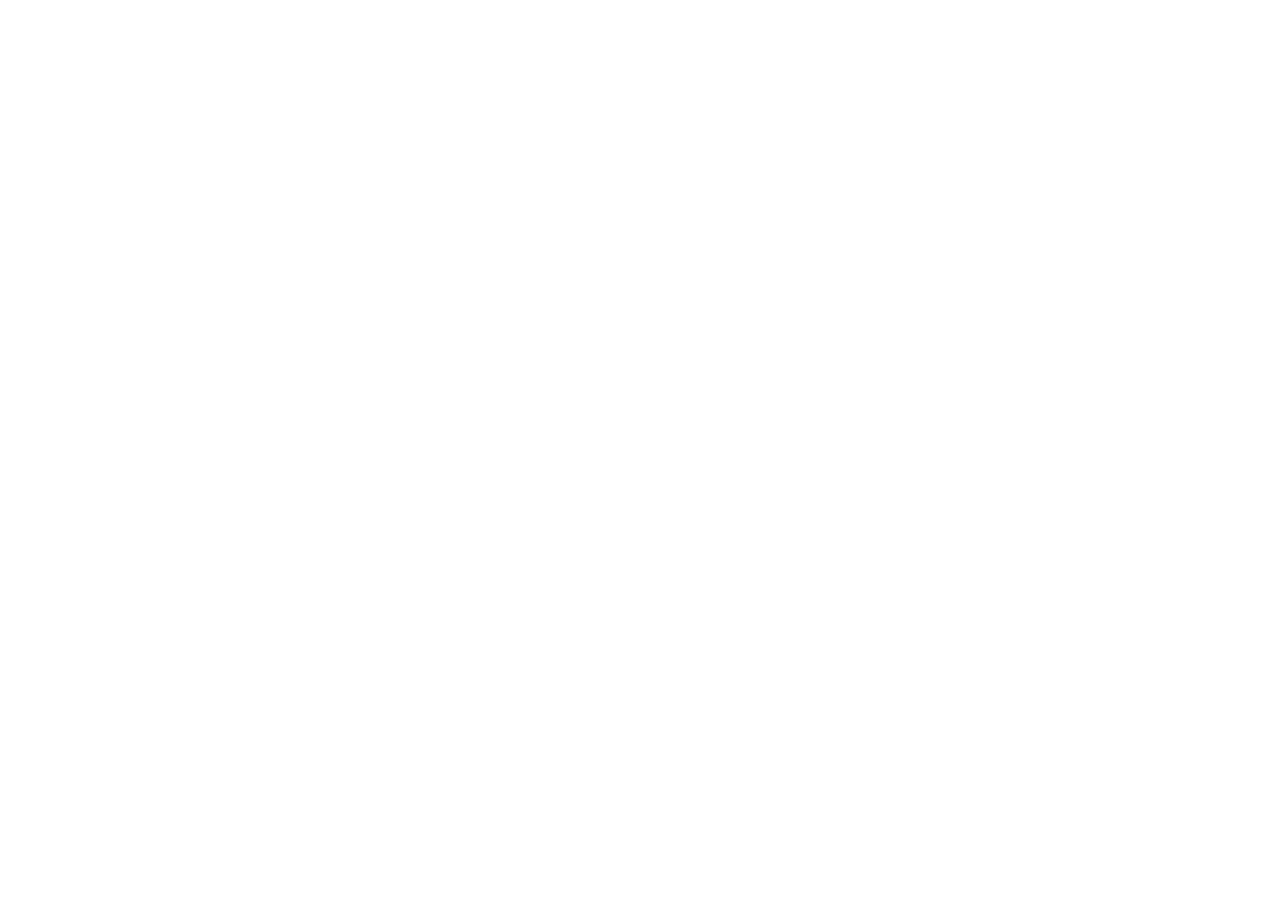
==== index.html @ b6753a7d "file structure" ====
<!DOCTYPE html>
<html lang="en">
<head>
    <meta charset="UTF-8">
    <meta name="viewport" content="width=device-width, initial-scale=1.0">
    <link rel="stylesheet" href="./css/style.css">
    <title>Document</title>
</head>
<body>
    <script src="./js/index.js"></script>
</body>
</html>
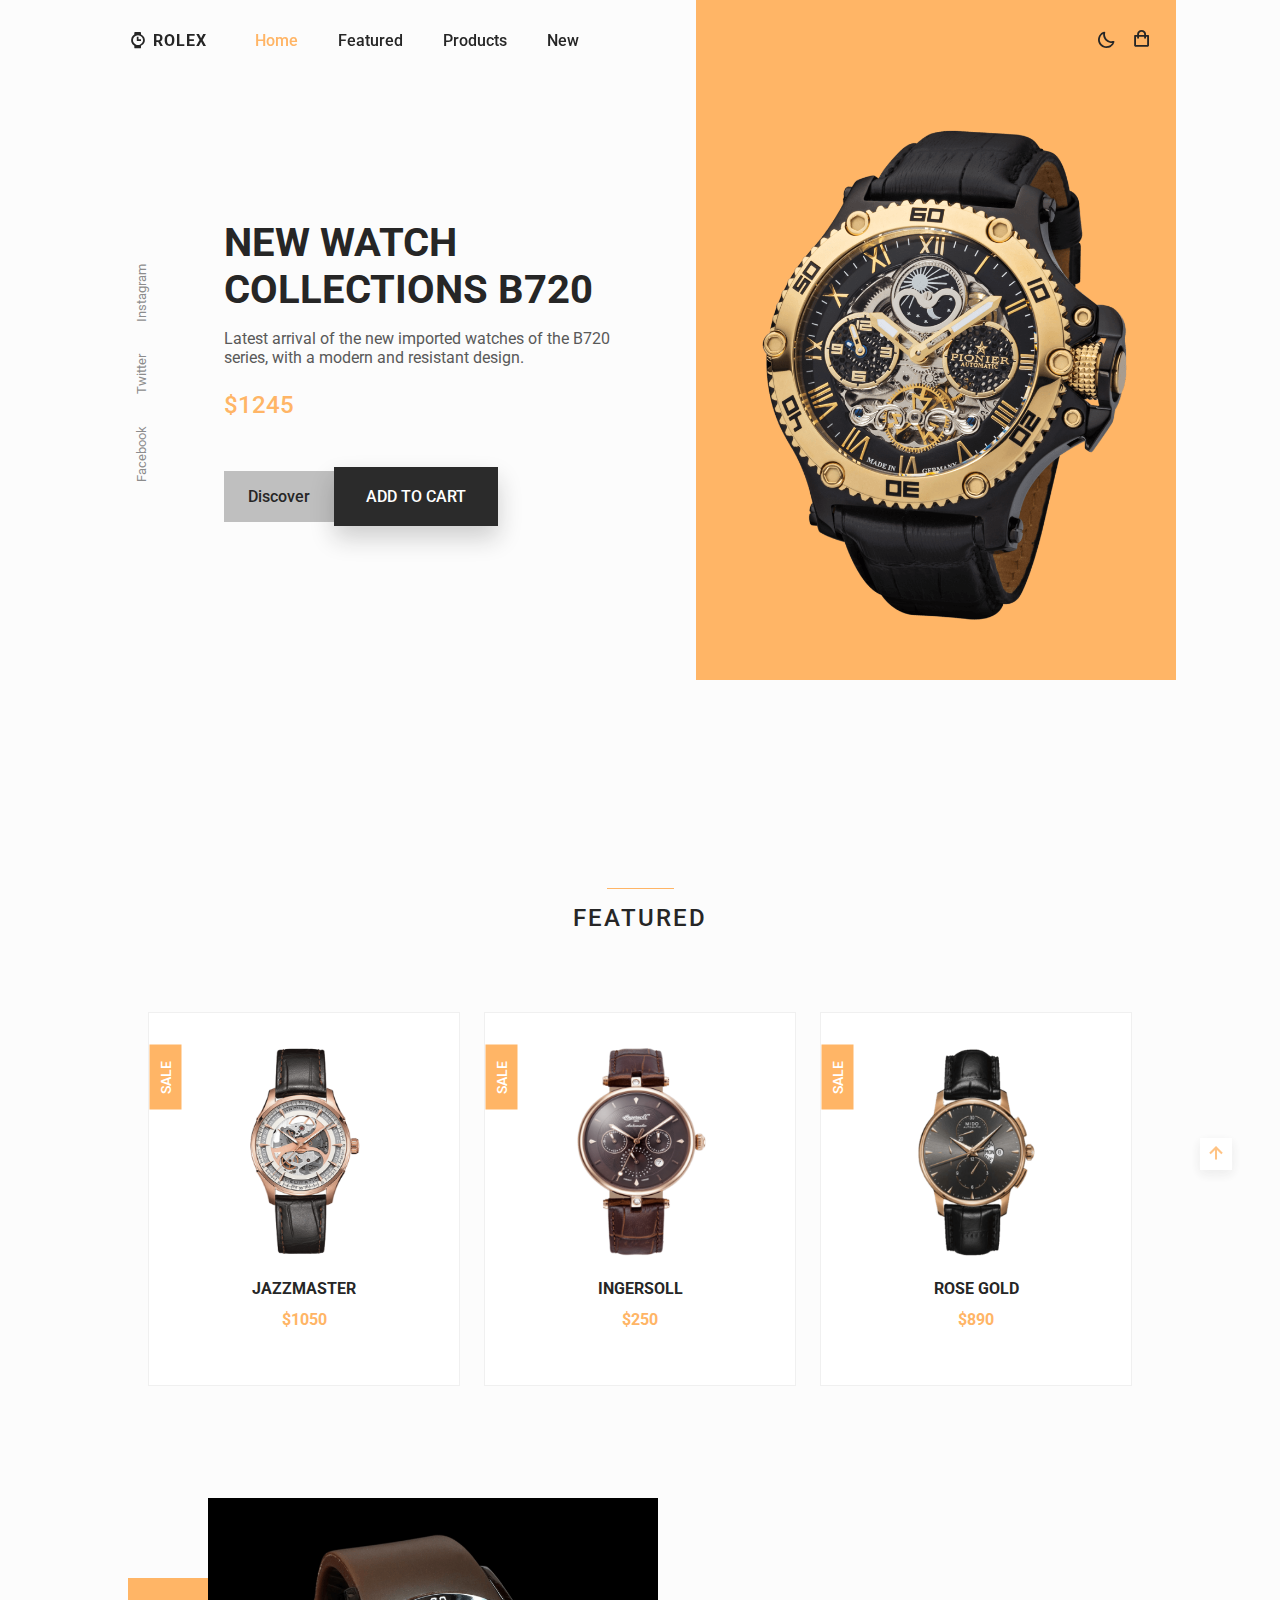
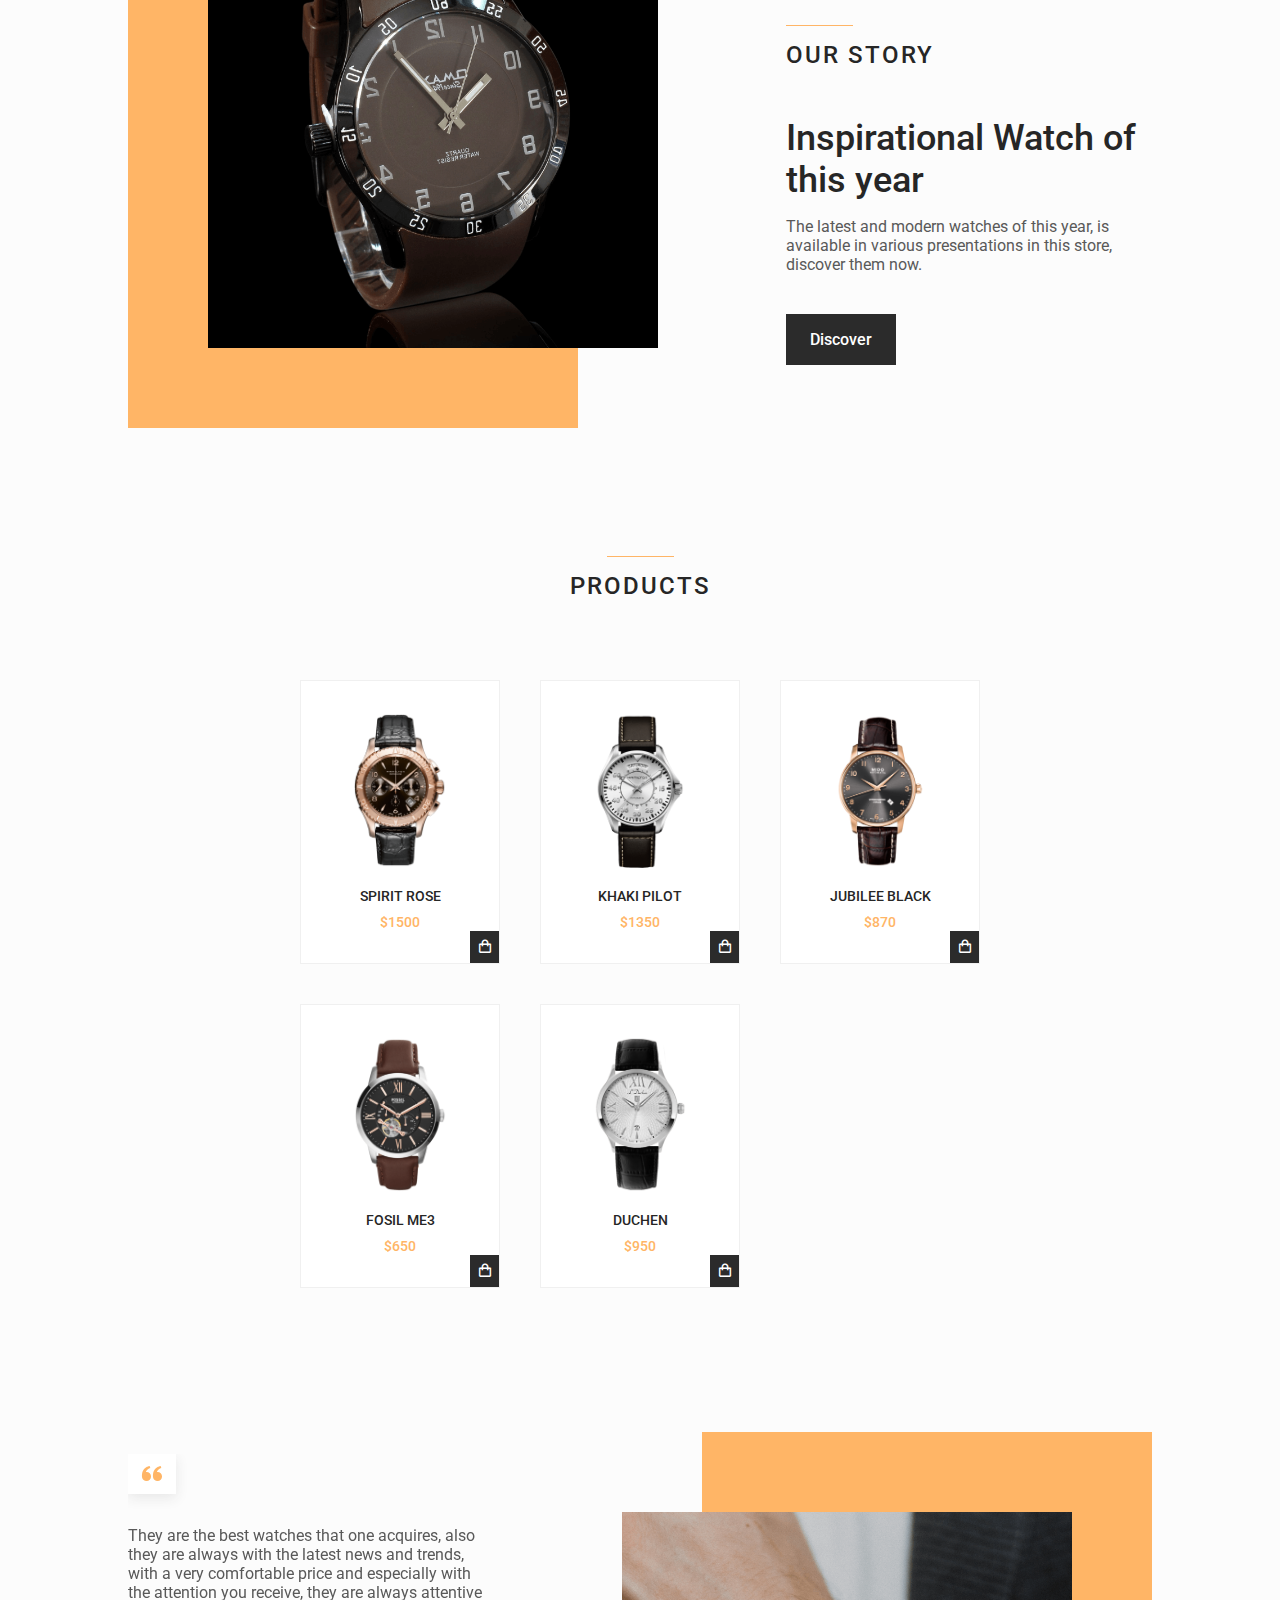
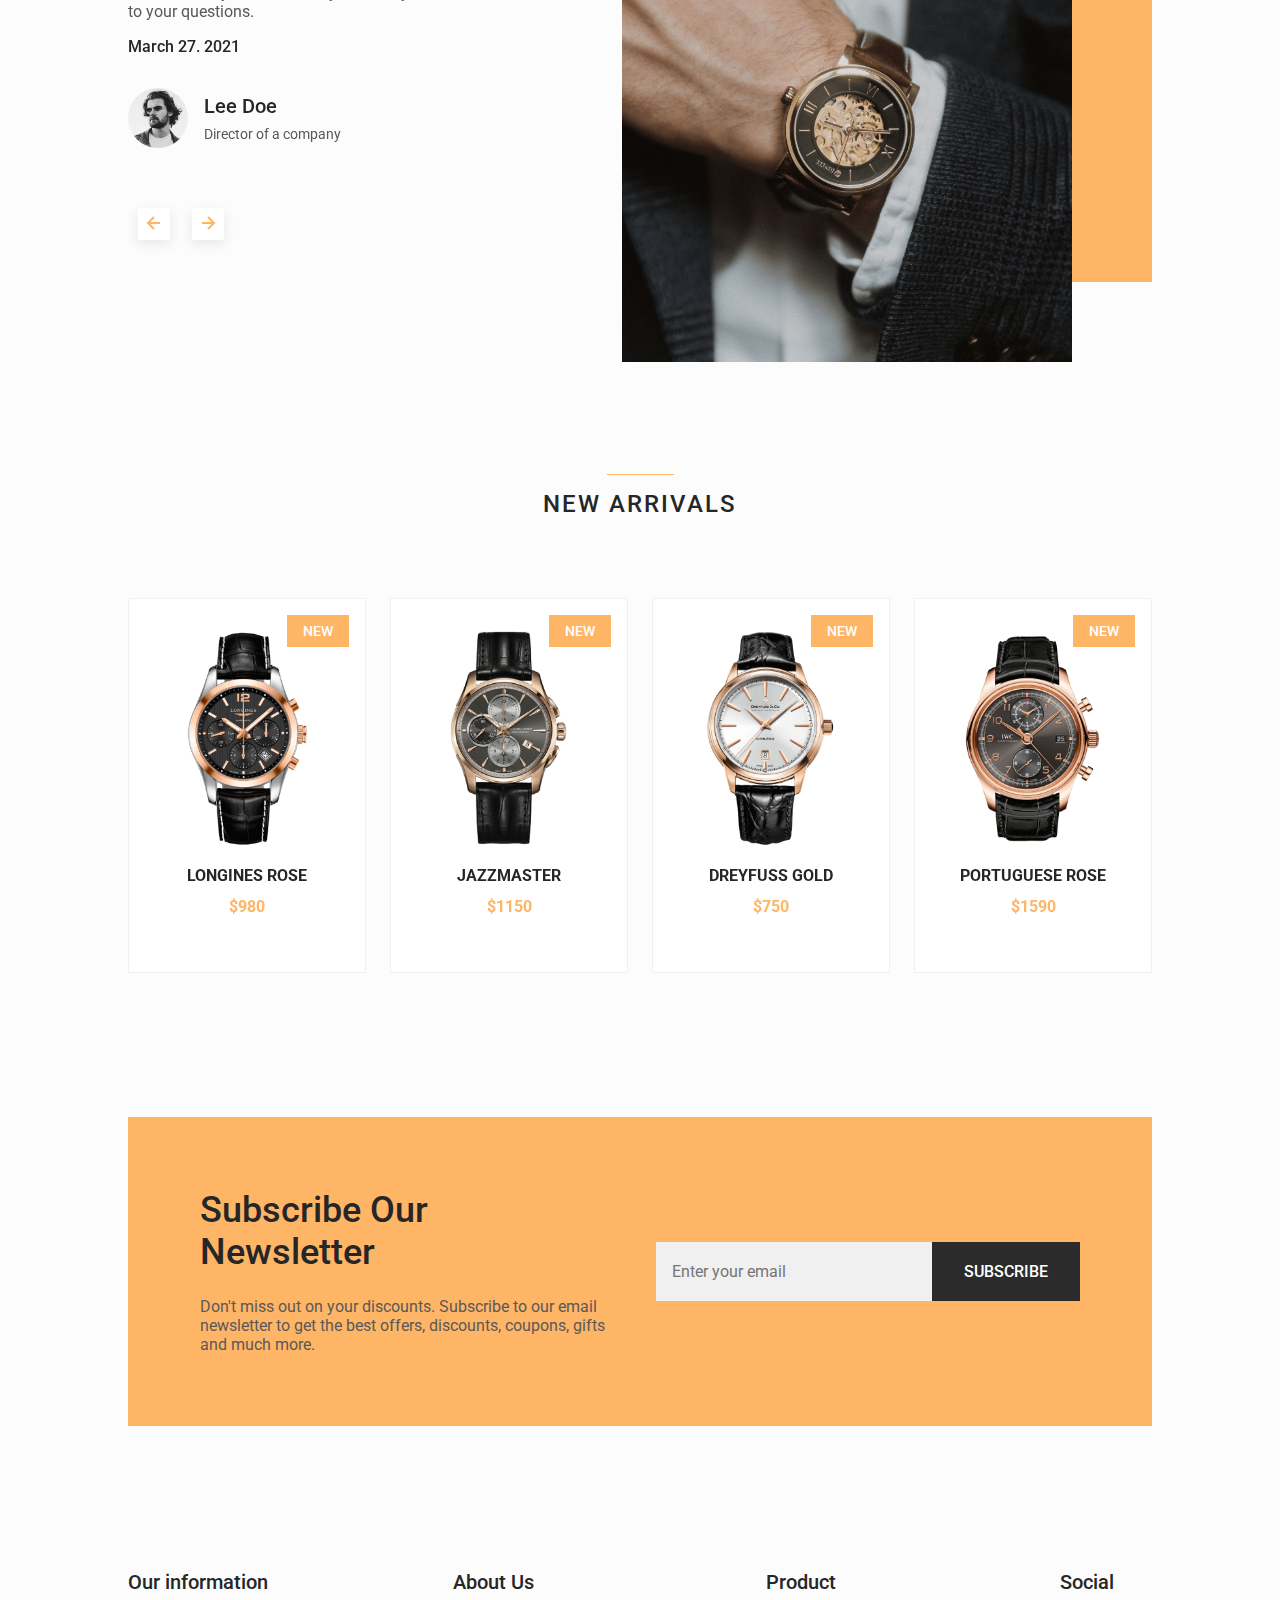
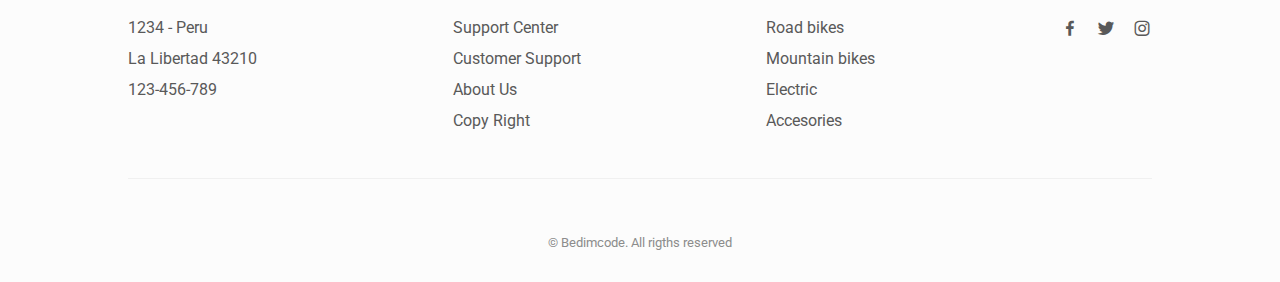
==== commit fed71410: "changes" ====
--- a/index.html
+++ b/index.html
@@ -1,12 +1,593 @@
-<!DOCTYPE html>
-<html lang="en">
-<head>
-    <meta charset="UTF-8">
-    <meta name="viewport" content="width=device-width, initial-scale=1.0">
-    <link rel="stylesheet" href="./css/style.css">
-    <title>Document</title>
-</head>
-<body>
-    <script src="./js/index.js"></script>
-</body>
+ <!DOCTYPE html>
+    <html lang="en">
+    <head>
+        <meta charset="UTF-8">
+        <meta name="viewport" content="width=device-width, initial-scale=1.0">
+
+        <!--=============== FAVICON ===============-->
+        <link rel="shortcut icon" href="assets/img/favicon.png" type="image/x-icon">
+
+        <!--=============== BOXICONS ===============-->
+        <link rel="stylesheet" href="https://cdn.jsdelivr.net/npm/boxicons@latest/css/boxicons.min.css">
+
+        <!--=============== SWIPER CSS ===============--> 
+        <link rel="stylesheet" href="assets/css/swiper-bundle.min.css">
+
+        <!--=============== CSS ===============-->
+        <link rel="stylesheet" href="assets/css/styles.css">
+
+        <title>Responsive watches website - Bedimcode</title>
+    </head>
+    <body>
+        <!--==================== HEADER ====================-->
+        <header class="header" id="header">
+            <nav class="nav container">
+                <a href="#" class="nav__logo">
+                    <i class='bx bxs-watch nav__logo-icon'></i> Rolex
+                </a>
+
+                <div class="nav__menu" id="nav-menu">
+                    <ul class="nav__list">
+                        <li class="nav__item">
+                            <a href="#home" class="nav__link active-link">Home</a>
+                        </li>
+                        <li class="nav__item">
+                            <a href="#featured" class="nav__link">Featured</a>
+                        </li>
+                        <li class="nav__item">
+                            <a href="#products" class="nav__link">Products</a>
+                        </li>
+                        <li class="nav__item">
+                            <a href="#new" class="nav__link">New</a>
+                        </li>
+                    </ul>
+
+                    <div class="nav__close" id="nav-close">
+                        <i class='bx bx-x' ></i>
+                    </div>
+                </div>
+
+                <div class="nav__btns">
+                    <!-- Theme change button -->
+                    <i class='bx bx-moon change-theme' id="theme-button"></i>
+
+                    <div class="nav__shop" id="cart-shop">
+                        <i class='bx bx-shopping-bag' ></i>
+                    </div>
+
+                    <div class="nav__toggle" id="nav-toggle">
+                        <i class='bx bx-grid-alt' ></i>
+                    </div>
+                </div>
+            </nav>
+        </header>
+
+        <!--==================== CART ====================-->
+        <div class="cart" id="cart">
+            <i class='bx bx-x cart__close' id="cart-close"></i>
+
+            <h2 class="cart__title-center">My Cart</h2>
+
+            <div class="cart__container">
+                <article class="cart__card">
+                    <div class="cart__box">
+                        <img src="assets/img/featured1.png" alt="" class="cart__img">
+                    </div>
+
+                    <div class="cart__details">
+                        <h3 class="cart__title">Jazzmaster</h3>
+                        <span class="cart__price">$1050</span>
+
+                        <div class="cart__amount">
+                            <div class="cart__amount-content">
+                                <span class="cart__amount-box">
+                                    <i class='bx bx-minus' ></i>
+                                </span>
+
+                                <span class="cart__amount-number">1</span>
+
+                                <span class="cart__amount-box">
+                                    <i class='bx bx-plus' ></i>
+                                </span>
+                            </div>
+
+                            <i class='bx bx-trash-alt cart__amount-trash' ></i>
+                        </div>
+                    </div>
+                </article>
+                
+                <article class="cart__card">
+                    <div class="cart__box">
+                        <img src="assets/img/featured3.png" alt="" class="cart__img">
+                    </div>
+
+                    <div class="cart__details">
+                        <h3 class="cart__title">Rose Gold</h3>
+                        <span class="cart__price">$850</span>
+
+                        <div class="cart__amount">
+                            <div class="cart__amount-content">
+                                <span class="cart__amount-box">
+                                    <i class='bx bx-minus' ></i>
+                                </span>
+
+                                <span class="cart__amount-number">1</span>
+
+                                <span class="cart__amount-box">
+                                    <i class='bx bx-plus' ></i>
+                                </span>
+                            </div>
+
+                            <i class='bx bx-trash-alt cart__amount-trash' ></i>
+                        </div>
+                    </div>
+                </article>
+
+                <article class="cart__card">
+                    <div class="cart__box">
+                        <img src="assets/img/new1.png" alt="" class="cart__img">
+                    </div>
+
+                    <div class="cart__details">
+                        <h3 class="cart__title">Longines Rose</h3>
+                        <span class="cart__price">$980</span>
+
+                        <div class="cart__amount">
+                            <div class="cart__amount-content">
+                                <span class="cart__amount-box">
+                                    <i class='bx bx-minus' ></i>
+                                </span>
+
+                                <span class="cart__amount-number">1</span>
+
+                                <span class="cart__amount-box">
+                                    <i class='bx bx-plus' ></i>
+                                </span>
+                            </div>
+
+                            <i class='bx bx-trash-alt cart__amount-trash' ></i>
+                        </div>
+                    </div>
+                </article>
+            </div>
+
+            <div class="cart__prices">
+                <span class="cart__prices-item">3 items</span>
+                <span class="cart__prices-total">$2880</span>
+            </div>
+        </div>
+
+        <!--==================== MAIN ====================-->
+        <main class="main">
+            <!--==================== HOME ====================-->
+            <section class="home" id="home">
+                <div class="home__container container grid">
+                    <div class="home__img-bg">
+                        <img src="assets/img/home.png" alt="" class="home__img">
+                    </div>
+    
+                    <div class="home__social">
+                        <a href="https://www.facebook.com/" target="_blank" class="home__social-link">
+                            Facebook
+                        </a>
+                        <a href="https://twitter.com/" target="_blank" class="home__social-link">
+                            Twitter
+                        </a>
+                        <a href="https://www.instagram.com/" target="_blank" class="home__social-link">
+                            Instagram
+                        </a>
+                    </div>
+    
+                    <div class="home__data">
+                        <h1 class="home__title">NEW WATCH <br> COLLECTIONS B720</h1>
+                        <p class="home__description">
+                            Latest arrival of the new imported watches of the B720 series, 
+                            with a modern and resistant design.
+                        </p>
+                        <span class="home__price">$1245</span>
+
+                        <div class="home__btns">
+                            <a href="#" class="button button--gray button--small">
+                                Discover
+                            </a>
+
+                            <button class="button home__button">ADD TO CART</button>
+                        </div>
+                    </div>
+                </div>
+            </section>
+
+            <!--==================== FEATURED ====================-->
+            <section class="featured section container" id="featured">
+                <h2 class="section__title">
+                    Featured
+                </h2>
+
+                <div class="featured__container grid">
+                    <article class="featured__card">
+                        <span class="featured__tag">Sale</span>
+
+                        <img src="assets/img/featured1.png" alt="" class="featured__img">
+
+                        <div class="featured__data">
+                            <h3 class="featured__title">Jazzmaster</h3>
+                            <span class="featured__price">$1050</span>
+                        </div>
+
+                        <button class="button featured__button">ADD TO CART</button>
+                    </article>
+
+                    <article class="featured__card">
+                        <span class="featured__tag">Sale</span>
+
+                        <img src="assets/img/featured2.png" alt="" class="featured__img">
+
+                        <div class="featured__data">
+                            <h3 class="featured__title">Ingersoll</h3>
+                            <span class="featured__price">$250</span>
+                        </div>
+
+                        <button class="button featured__button">ADD TO CART</button>
+                    </article>
+
+                    <article class="featured__card">
+                        <span class="featured__tag">Sale</span>
+
+                        <img src="assets/img/featured3.png" alt="" class="featured__img">
+
+                        <div class="featured__data">
+                            <h3 class="featured__title">Rose gold</h3>
+                            <span class="featured__price">$890</span>
+                        </div>
+
+                        <button class="button featured__button">ADD TO CART</button>
+                    </article>
+                </div>
+            </section>
+
+            <!--==================== STORY ====================-->
+            <section class="story section container">
+                <div class="story__container grid">
+                    <div class="story__data">
+                        <h2 class="section__title story__section-title">
+                            Our Story
+                        </h2>
+    
+                        <h1 class="story__title">
+                            Inspirational Watch of <br> this year
+                        </h1>
+    
+                        <p class="story__description">
+                            The latest and modern watches of this year, is available in various 
+                            presentations in this store, discover them now.
+                        </p>
+    
+                        <a href="#" class="button button--small">Discover</a>
+                    </div>
+
+                    <div class="story__images">
+                        <img src="assets/img/story.png" alt="" class="story__img">
+                        <div class="story__square"></div>
+                    </div>
+                </div>
+            </section>
+
+            <!--==================== PRODUCTS ====================-->
+            <section class="products section container" id="products">
+                <h2 class="section__title">
+                    Products
+                </h2>
+
+                <div class="products__container grid">
+                    <article class="products__card">
+                        <img src="assets/img/product1.png" alt="" class="products__img">
+
+                        <h3 class="products__title">Spirit rose</h3>
+                        <span class="products__price">$1500</span>
+
+                        <button class="products__button">
+                            <i class='bx bx-shopping-bag'></i>
+                        </button>
+                    </article>
+
+                    <article class="products__card">
+                        <img src="assets/img/product2.png" alt="" class="products__img">
+
+                        <h3 class="products__title">Khaki pilot</h3>
+                        <span class="products__price">$1350</span>
+
+                        <button class="products__button">
+                            <i class='bx bx-shopping-bag'></i>
+                        </button>
+                    </article>
+
+                    <article class="products__card">
+                        <img src="assets/img/product3.png" alt="" class="products__img">
+
+                        <h3 class="products__title">Jubilee black</h3>
+                        <span class="products__price">$870</span>
+
+                        <button class="products__button">
+                            <i class='bx bx-shopping-bag'></i>
+                        </button>
+                    </article>
+
+                    <article class="products__card">
+                        <img src="assets/img/product4.png" alt="" class="products__img">
+
+                        <h3 class="products__title">Fosil me3</h3>
+                        <span class="products__price">$650</span>
+
+                        <button class="products__button">
+                            <i class='bx bx-shopping-bag'></i>
+                        </button>
+                    </article>
+
+                    <article class="products__card">
+                        <img src="assets/img/product5.png" alt="" class="products__img">
+
+                        <h3 class="products__title">Duchen</h3>
+                        <span class="products__price">$950</span>
+
+                        <button class="products__button">
+                            <i class='bx bx-shopping-bag'></i>
+                        </button>
+                    </article>
+                </div>
+            </section>
+
+            <!--==================== TESTIMONIAL ====================-->
+            <section class="testimonial section container">
+                <div class="testimonial__container grid">
+                    <div class="swiper testimonial-swiper">
+                        <div class="swiper-wrapper">
+                            <div class="testimonial__card swiper-slide">
+                                <div class="testimonial__quote">
+                                    <i class='bx bxs-quote-alt-left' ></i>
+                                </div>
+                                <p class="testimonial__description">
+                                    They are the best watches that one acquires, also they are always with the latest 
+                                    news and trends, with a very comfortable price and especially with the attention 
+                                    you receive, they are always attentive to your questions.
+                                </p>
+                                <h3 class="testimonial__date">March 27. 2021</h3>
+        
+                                <div class="testimonial__perfil">
+                                    <img src="assets/img/testimonial1.jpg" alt="" class="testimonial__perfil-img">
+        
+                                    <div class="testimonial__perfil-data">
+                                        <span class="testimonial__perfil-name">Lee Doe</span>
+                                        <span class="testimonial__perfil-detail">Director of a company</span>
+                                    </div>
+                                </div>
+                            </div>
+
+                            <div class="testimonial__card swiper-slide">
+                                <div class="testimonial__quote">
+                                    <i class='bx bxs-quote-alt-left' ></i>
+                                </div>
+                                <p class="testimonial__description">
+                                    They are the best watches that one acquires, also they are always with the latest 
+                                    news and trends, with a very comfortable price and especially with the attention 
+                                    you receive, they are always attentive to your questions.
+                                </p>
+                                <h3 class="testimonial__date">March 27. 2021</h3>
+        
+                                <div class="testimonial__perfil">
+                                    <img src="assets/img/testimonial2.jpg" alt="" class="testimonial__perfil-img">
+        
+                                    <div class="testimonial__perfil-data">
+                                        <span class="testimonial__perfil-name">Samantha Mey</span>
+                                        <span class="testimonial__perfil-detail">Director of a company</span>
+                                    </div>
+                                </div>
+                            </div>
+
+                            <div class="testimonial__card swiper-slide">
+                                <div class="testimonial__quote">
+                                    <i class='bx bxs-quote-alt-left' ></i>
+                                </div>
+                                <p class="testimonial__description">
+                                    They are the best watches that one acquires, also they are always with the latest 
+                                    news and trends, with a very comfortable price and especially with the attention 
+                                    you receive, they are always attentive to your questions.
+                                </p>
+                                <h3 class="testimonial__date">March 27. 2021</h3>
+        
+                                <div class="testimonial__perfil">
+                                    <img src="assets/img/testimonial3.jpg" alt="" class="testimonial__perfil-img">
+        
+                                    <div class="testimonial__perfil-data">
+                                        <span class="testimonial__perfil-name">Raul Zaman</span>
+                                        <span class="testimonial__perfil-detail">Director of a company</span>
+                                    </div>
+                                </div>
+                            </div>
+                        </div>
+                        
+                        <div class="swiper-button-next">
+                            <i class='bx bx-right-arrow-alt' ></i>
+                        </div>
+                        <div class="swiper-button-prev">
+                            <i class='bx bx-left-arrow-alt' ></i>
+                        </div>
+                    </div>
+
+                    <div class="testimonial__images">
+                        <div class="testimonial__square"></div>
+                        <img src="assets/img/testimonial.png" alt="" class="testimonial__img">
+                    </div>
+                </div>
+            </section>
+
+            <!--==================== NEW ====================-->
+            <section class="new section container" id="new">
+                <h2 class="section__title">
+                    New Arrivals
+                </h2>
+                
+                <div class="new__container">
+                    <div class="swiper new-swiper">
+                        <div class="swiper-wrapper">
+                            <article class="new__card swiper-slide">
+                                <span class="new__tag">New</span>
+        
+                                <img src="assets/img/new1.png" alt="" class="new__img">
+        
+                                <div class="new__data">
+                                    <h3 class="new__title">Longines rose</h3>
+                                    <span class="new__price">$980</span>
+                                </div>
+        
+                                <button class="button new__button">ADD TO CART</button>
+                            </article>
+
+                            <article class="new__card swiper-slide">
+                                <span class="new__tag">New</span>
+        
+                                <img src="assets/img/new2.png" alt="" class="new__img">
+        
+                                <div class="new__data">
+                                    <h3 class="new__title">Jazzmaster</h3>
+                                    <span class="new__price">$1150</span>
+                                </div>
+        
+                                <button class="button new__button">ADD TO CART</button>
+                            </article>
+
+                            <article class="new__card swiper-slide">
+                                <span class="new__tag">New</span>
+        
+                                <img src="assets/img/new3.png" alt="" class="new__img">
+        
+                                <div class="new__data">
+                                    <h3 class="new__title">Dreyfuss gold</h3>
+                                    <span class="new__price">$750</span>
+                                </div>
+        
+                                <button class="button new__button">ADD TO CART</button>
+                            </article>
+
+                            <article class="new__card swiper-slide">
+                                <span class="new__tag">New</span>
+        
+                                <img src="assets/img/new4.png" alt="" class="new__img">
+        
+                                <div class="new__data">
+                                    <h3 class="new__title">Portuguese rose</h3>
+                                    <span class="new__price">$1590</span>
+                                </div>
+        
+                                <button class="button new__button">ADD TO CART</button>
+                            </article>                       
+                        </div>
+                    </div>
+                </div>
+            </section>
+
+            <!--==================== NEWSLETTER ====================-->
+            <section class="newsletter section container">
+                <div class="newsletter__bg grid">
+                    <div>
+                        <h2 class="newsletter__title">Subscribe Our <br> Newsletter</h2>
+                        <p class="newsletter__description">
+                            Don't miss out on your discounts. Subscribe to our email 
+                            newsletter to get the best offers, discounts, coupons, 
+                            gifts and much more.
+                        </p>
+                    </div>
+
+                    <form action="" class="newsletter__subscribe">
+                        <input type="email" placeholder="Enter your email" class="newsletter__input">
+                        <button class="button">
+                            SUBSCRIBE
+                        </button>
+                    </form>
+                </div>
+            </section>
+        </main>
+
+        <!--==================== FOOTER ====================-->
+        <footer class="footer section">
+            <div class="footer__container container grid">
+                <div class="footer__content">
+                    <h3 class="footer__title">Our information</h3>
+
+                    <ul class="footer__list">
+                        <li>1234 - Peru</li>
+                        <li>La Libertad 43210</li>
+                        <li>123-456-789</li>
+                    </ul>
+                </div>
+                <div class="footer__content">
+                    <h3 class="footer__title">About Us</h3>
+
+                    <ul class="footer__links">
+                        <li>
+                            <a href="#" class="footer__link">Support Center</a>
+                        </li>
+                        <li>
+                            <a href="#" class="footer__link">Customer Support</a>
+                        </li>
+                        <li>
+                            <a href="#" class="footer__link">About Us</a>
+                        </li>
+                        <li>
+                            <a href="#" class="footer__link">Copy Right</a>
+                        </li>
+                    </ul>
+                </div>
+
+                <div class="footer__content">
+                    <h3 class="footer__title">Product</h3>
+
+                    <ul class="footer__links">
+                        <li>
+                            <a href="#" class="footer__link">Road bikes</a>
+                        </li>
+                        <li>
+                            <a href="#" class="footer__link">Mountain bikes</a>
+                        </li>
+                        <li>
+                            <a href="#" class="footer__link">Electric</a>
+                        </li>
+                        <li>
+                            <a href="#" class="footer__link">Accesories</a>
+                        </li>
+                    </ul>
+                </div>
+
+                <div class="footer__content">
+                    <h3 class="footer__title">Social</h3>
+
+                    <ul class="footer__social">
+                        <a href="https://www.facebook.com/" target="_blank" class="footer__social-link">
+                            <i class='bx bxl-facebook'></i>
+                        </a>
+
+                        <a href="https://twitter.com/" target="_blank" class="footer__social-link">
+                            <i class='bx bxl-twitter' ></i>
+                        </a>
+
+                        <a href="https://www.instagram.com/" target="_blank" class="footer__social-link">
+                            <i class='bx bxl-instagram' ></i>
+                        </a>
+                    </ul>
+                </div>
+            </div>
+
+            <span class="footer__copy">&#169; Bedimcode. All rigths reserved</span>
+        </footer>
+
+        <!--=============== SCROLL UP ===============-->
+        <a href="#" class="scrollup" id="scroll-up"> 
+            <i class='bx bx-up-arrow-alt scrollup__icon' ></i>
+        </a>
+
+        <!--=============== SWIPER JS ===============-->
+        <script src="assets/js/swiper-bundle.min.js"></script>
+
+        <!--=============== MAIN JS ===============-->
+        <script src="assets/js/main.js"></script>
+    </body>
 </html>--- a/assets/css/styles.css
+++ b/assets/css/styles.css
@@ -0,0 +1,1206 @@
+/*=============== GOOGLE FONTS ===============*/
+@import url("https://fonts.googleapis.com/css2?family=Roboto:wght@400;500;700&display=swap");
+
+/*=============== VARIABLES CSS ===============*/
+:root {
+  --header-height: 3.5rem;
+
+  /*========== Colors ==========*/
+  --first-color: hsl(31, 100%, 70%);
+  --button-color: hsl(0, 0%, 17%);
+  --button-color-alt: hsl(0, 0%, 21%);
+  --title-color: hsl(0, 0%, 15%);
+  --text-color: hsl(0, 0%, 35%);
+  --text-color-light: hsl(0, 0%, 55%);
+  --body-color: hsl(0, 0%, 99%);
+  --container-color: #fff;
+  --border-color: hsl(0, 0%, 94%);
+
+  /*========== Font and typography ==========*/
+  --body-font: 'Roboto', sans-serif;
+  --biggest-font-size: 2rem;
+  --h1-font-size: 1.5rem;
+  --h2-font-size: 1.25rem;
+  --h3-font-size: 1rem;
+  --normal-font-size: .938rem;
+  --small-font-size: .813rem;
+  --smaller-font-size: .75rem;
+
+  /*========== Font weight ==========*/
+  --font-medium: 500;
+  --font-bold: 700;
+
+  /*========== Margenes Bottom ==========*/
+  --mb-0-5: .5rem;
+  --mb-0-75: .75rem;
+  --mb-1: 1rem;
+  --mb-1-5: 1.5rem;
+  --mb-2: 2rem;
+  --mb-2-5: 2.5rem;
+  --mb-3: 3rem;
+
+  /*========== z index ==========*/
+  --z-tooltip: 10;
+  --z-fixed: 100;
+}
+
+@media screen and (min-width: 968px) {
+  :root {
+    --biggest-font-size: 2.5rem;
+    --h1-font-size: 2.25rem;
+    --h2-font-size: 1.5rem;
+    --h3-font-size: 1.25rem;
+    --normal-font-size: 1rem;
+    --small-font-size: .875rem;
+    --smaller-font-size: .813rem;
+  }
+}
+
+/*=============== BASE ===============*/
+* {
+  box-sizing: border-box;
+  padding: 0;
+  margin: 0;
+}
+
+html {
+  scroll-behavior: smooth;
+}
+
+body,
+button,
+input {
+  font-family: var(--body-font);
+  font-size: var(--normal-font-size);
+}
+
+body {
+  margin: 0;
+  background-color: var(--body-color);
+  color: var(--text-color);
+  /*For animation dark mode*/
+  transition: .4s;
+}
+
+h1, h2, h3, h4 {
+  color: var(--title-color);
+  font-weight: var(--font-medium);
+}
+
+ul {
+  list-style: none;
+}
+
+a {
+  text-decoration: none;
+}
+
+img {
+  max-width: 100%;
+  height: auto;
+}
+
+button {
+  cursor: pointer;
+  border: none;
+  outline: none;
+}
+
+/*=============== THEME ===============*/
+/*========== Variables Dark theme ==========*/
+body.dark-theme {
+  --first-color: hsl(31, 76%, 74%);
+  --button-color: hsl(0, 0%, 24%);
+  --button-color-alt: hsl(0, 0%, 28%);
+  --title-color: hsl(0, 0%, 95%);
+  --text-color: hsl(0, 0%, 75%);
+  --body-color: hsl(0, 0%, 12%);
+  --container-color: hsl(0, 0%, 16%);
+  --border-color: hsl(0, 0%, 20%);
+}
+
+/*========== Button Dark/Light ==========*/
+.change-theme {
+  color: var(--title-color);
+  font-size: 1.25rem;
+  cursor: pointer;
+}
+
+/*========== 
+    Color changes in some parts of 
+    the website, in dark theme 
+==========*/
+.dark-theme .change-theme,
+.dark-theme .nav__toggle,
+.dark-theme .nav__shop,
+.dark-theme .button--gray {
+  color: hsl(0, 0%, 15%);
+}
+
+.dark-theme .scroll-header {
+  box-shadow: 0 1px 4px hsla(0, 0%, 4%, .3);
+}
+
+.scroll-header .change-theme,
+.scroll-header .nav__toggle,
+.scroll-header .nav__shop {
+  color: var(--title-color);
+}
+
+.dark-theme::-webkit-scrollbar {
+  background: hsl(0, 0%, 30%);
+}
+
+/*=============== REUSABLE CSS CLASSES ===============*/
+.container {
+  max-width: 1024px;
+  margin-left: var(--mb-1-5);
+  margin-right: var(--mb-1-5);
+}
+
+.grid {
+  display: grid;
+}
+
+.main {
+  overflow: hidden;
+}
+
+.section {
+  padding: 6.5rem 0 1rem;
+}
+
+.section__title {
+  position: relative;
+  font-size: var(--h3-font-size);
+  margin-bottom: var(--mb-3);
+  text-transform: uppercase;
+  letter-spacing: 2px;
+  text-align: center;
+}
+
+.section__title::before {
+  content: '';
+  position: absolute;
+  top: -1rem;
+  left: 0;
+  right: 0;
+  margin: 0 auto;
+  width: 67px;
+  height: 1px;
+  background-color: var(--first-color);
+}
+
+/*=============== HEADER & NAV ===============*/
+.header {
+  width: 100%;
+  background: transparent;
+  position: fixed;
+  top: 0;
+  left: 0;
+  z-index: var(--z-fixed);
+  /*For animation dark mode*/
+  transition: .4s;
+}
+
+.nav {
+  height: var(--header-height);
+  display: flex;
+  justify-content: space-between;
+  align-items: center;
+}
+
+.nav__logo, 
+.nav__toggle, 
+.nav__shop, 
+.nav__close {
+  color: var(--title-color);
+}
+
+.nav__logo {
+  text-transform: uppercase;
+  font-weight: var(--font-bold);
+  letter-spacing: 1px;
+  display: inline-flex;
+  align-items: center;
+  column-gap: .25rem;
+}
+
+.nav__logo-icon {
+  font-size: 1.25rem;
+}
+
+.nav__btns {
+  display: flex;
+  align-items: center;
+  column-gap: 1rem;
+}
+
+.nav__toggle, 
+.nav__shop {
+  font-size: 1.25rem;
+  cursor: pointer;
+}
+
+@media screen and (max-width: 767px) {
+  .nav__menu {
+    position: fixed;
+    background-color: var(--body-color);
+    top: 0;
+    right: -100%;
+    width: 100%;
+    height: 100%;
+    padding: 6rem 2rem 3.5rem;
+    transition: .3s;
+  }
+}
+
+.nav__list {
+  display: flex;
+  flex-direction: column;
+  align-items: center;
+  row-gap: 2rem;
+}
+
+.nav__link {
+  color: var(--title-color);
+  font-weight: var(--font-medium);
+  text-transform: uppercase;
+  font-size: var(--h2-font-size);
+  transition: .3s;
+}
+
+.nav__link:hover {
+  color: var(--first-color);
+}
+
+.nav__close {
+  font-size: 2rem;
+  position: absolute;
+  top: .9rem;
+  right: 1.25rem;
+  cursor: pointer;
+}
+
+/* Show menu */
+.show-menu {
+  right: 0;
+}
+
+/* Change background header */
+.scroll-header {
+  background-color: var(--body-color);
+  box-shadow: 0 1px 4px hsla(0, 4%, 15%, .10);
+}
+
+/* Active link */
+.active-link {
+  color: var(--first-color);
+}
+
+/*=============== HOME ===============*/
+.home__container {
+  position: relative;
+  row-gap: 2.5rem;
+}
+
+.home__img {
+  width: 240px;
+}
+
+.home__img-bg {
+  background-color: var(--first-color);
+  width: 258px;
+  height: 430px;
+  padding-bottom: 2rem;
+  display: flex;
+  justify-content: center;
+  align-items: flex-end;
+  justify-self: flex-end;
+  transform: translateX(1.5rem);
+}
+
+.home__social {
+  position: absolute;
+  top: 35%;
+  left: -5rem;
+  transform: rotate(-90deg);
+  display: flex;
+  column-gap: 1rem;
+}
+
+.home__social-link {
+  font-size: var(--smaller-font-size);
+  color: var(--text-color-light);
+  transition: .3s;
+}
+
+.home__social-link:hover {
+  color: var(--title-color);
+}
+
+.home__title {
+  font-size: var(--biggest-font-size);
+  font-weight: var(--font-bold);
+  margin-bottom: var(--mb-1);
+}
+
+.home__description {
+  margin-bottom: var(--mb-1-5);
+}
+
+.home__price {
+  display: inline-block;
+  font-size: var(--h2-font-size);
+  font-weight: var(--font-medium);
+  color: var(--first-color);
+  margin-bottom: var(--mb-3);
+}
+
+.home__btns {
+  display: flex;
+  align-items: center;
+}
+
+.home__button {
+  box-shadow: 0 12px 24px hsla(0, 0%, 10%, .2);
+}
+
+/*=============== BUTTONS ===============*/
+.button {
+  display: inline-block;
+  background-color: var(--button-color);
+  color: #FFF;
+  padding: 1.25rem 2rem;
+  font-weight: var(--font-medium);
+  transition: .3s;
+}
+
+.button:hover {
+  background-color: var(--button-color-alt);
+}
+
+.button--gray {
+  background-color: hsl(0, 0%, 75%);
+  color: var(--title-color);
+}
+
+.button--gray:hover {
+  background-color: hsl(0, 0%, 63%);
+}
+
+.button--small {
+  padding: 1rem 1.5rem;
+}
+
+/*=============== FEATURED ===============*/
+.featured__container {
+  row-gap: 2.5rem;
+}
+
+.featured__card {
+  position: relative;
+  text-align: center;
+  background-color: var(--container-color);
+  padding-top: 2rem;
+  border: 1px solid var(--border-color);
+  overflow-y: hidden;
+  transition: .3s;
+}
+
+.featured__tag {
+  background-color: var(--first-color);
+  padding: .5rem 1rem;
+  color: #fff;
+  text-transform: uppercase;
+  font-size: var(--small-font-size);
+  font-weight: var(--font-medium);
+  position: absolute;
+  transform: rotate(-90deg);
+  left: -1rem;
+  top: 3rem;
+}
+
+.featured__img {
+  height: 214px;
+  margin-bottom: var(--mb-1);
+}
+
+.featured__title, 
+.featured__price {
+  font-size: var(--h3-font-size);
+  font-weight: var(--font-bold);
+}
+
+.featured__title {
+  text-transform: uppercase;
+  margin-bottom: var(--mb-0-75);
+}
+
+.featured__price {
+  display: block;
+  color: var(--first-color);
+  transition: .3s;
+}
+
+.featured__button {
+  font-size: var(--small-font-size);
+  transform: translateY(1rem);
+  opacity: 0;
+}
+
+.featured__card:hover {
+  box-shadow: 0 12px 32px hsla(0, 0%, 20%, .1);
+  padding: 2rem 0 3rem 0;
+}
+
+.featured__card:hover .featured__button {
+  transform: translateY(0);
+  opacity: 1;
+}
+
+.featured__card:hover .featured__price {
+  margin-bottom: var(--mb-1-5);
+}
+
+/*=============== STORY ===============*/
+.story__container {
+  row-gap: 7.5rem;
+}
+
+.story__title {
+  font-size: var(--h1-font-size);
+  margin-bottom: var(--mb-1);
+}
+
+.story__description {
+  margin-bottom: var(--mb-2-5);
+}
+
+.story__images {
+  position: relative;
+}
+
+.story__img, 
+.story__square {
+  width: 250px;
+}
+
+.story__square {
+  height: 250px;
+  background-color: var(--first-color);
+}
+
+.story__img {
+  position: absolute;
+  left: 3rem;
+  top: -3rem;
+}
+
+/*=============== PRODUCTS ===============*/
+.products__container {
+  grid-template-columns: repeat(2, 1fr);
+  gap: 2rem;
+}
+
+.products__card {
+  position: relative;
+  background-color: var(--container-color);
+  padding: 1.25rem 0;
+  border: 1px solid var(--border-color);
+  text-align: center;
+  transition: .3s;
+}
+
+.products__img {
+  height: 125px;
+  margin-bottom: var(--mb-1);
+}
+
+.products__title, 
+.products__price {
+  font-size: var(--small-font-size);
+  font-weight: var(--font-medium);
+}
+
+.products__title {
+  text-transform: uppercase;
+  margin-bottom: var(--mb-0-5);
+}
+
+.products__price {
+  color: var(--first-color);
+}
+
+.products__button {
+  background-color: var(--button-color);
+  padding: .4rem;
+  color: #fff;
+  font-size: 1rem;
+  position: absolute;
+  right: 0;
+  bottom: 0;
+  transition: .3s;
+}
+
+.products__button:hover {
+  background-color: var(--button-color-alt);
+}
+
+.products__card:hover {
+  box-shadow: 0 8px 32px hsla(0, 0%, 10%, .1);
+}
+
+/*=============== TESTIMONIAL ===============*/
+.testimonial__container {
+  row-gap: 4rem;
+}
+
+.testimonial__quote {
+  display: inline-flex;
+  background-color: var(--container-color);
+  padding: .5rem .75rem;
+  font-size: 1.5rem;
+  color: var(--first-color);
+  box-shadow: 0 4px 12px hsla(0, 0%, 20%, .1);
+  margin-bottom: var(--mb-2);
+}
+
+.testimonial__description {
+  margin-bottom: var(--mb-1);
+}
+
+.testimonial__date {
+  font-size: var(--normal-font-size);
+  margin-bottom: var(--mb-2);
+}
+
+.testimonial__perfil {
+  display: flex;
+  align-items: center;
+  column-gap: 1rem;
+  margin-bottom: 7rem;
+}
+
+.testimonial__perfil-img {
+  width: 60px;
+  height: 60px;
+  border-radius: 3rem;
+}
+
+.testimonial__perfil-data {
+  display: flex;
+  flex-direction: column;
+  row-gap: .5rem;
+}
+
+.testimonial__perfil-name {
+  font-size: var(--h3-font-size);
+  font-weight: var(--font-medium);
+  color: var(--title-color);
+}
+
+.testimonial__perfil-detail {
+  font-size: var(--small-font-size);
+}
+
+.testimonial__images {
+  position: relative;
+}
+
+.testimonial__img, 
+.testimonial__square {
+  width: 250px;
+}
+
+.testimonial__square {
+  height: 250px;
+  background-color: var(--first-color);
+  margin-left: auto;
+}
+
+.testimonial__img {
+  position: absolute;
+  right: 2rem;
+  top: 3rem;
+}
+
+.testimonial-swiper {
+  margin-left: initial;
+  margin-right: initial;
+}
+
+.swiper-button-prev:after,
+.swiper-button-next:after {
+  content: '';
+}
+
+/* Swiper class */
+.swiper-button-next,
+.swiper-button-prev {
+  top: initial;
+  bottom: 5%;
+  width: initial;
+  height: initial;
+  background-color: var(--container-color);
+  box-shadow: 0 4px 12px hsla(0, 0%, 20%, .1);
+  padding: .25rem;
+  font-size: 1.5rem;
+  color: var(--first-color);
+}
+
+.swiper-button-next {
+  right: initial;
+  left: 4rem;
+}
+
+/*=============== NEW ===============*/
+.new__card {
+  position: relative;
+  text-align: center;
+  background-color: var(--container-color);
+  padding-top: 2rem;
+  border: 1px solid var(--border-color);
+  overflow-y: hidden;
+  transition: .3s;
+}
+
+.new__tag {
+  background-color: var(--first-color);
+  padding: .5rem 1rem;
+  color: #fff;
+  text-transform: uppercase;
+  font-size: var(--small-font-size);
+  font-weight: var(--font-medium);
+  position: absolute;
+  top: 1rem;
+  right: 1rem;
+  transition: .3s;
+}
+
+.new__img {
+  height: 215px;
+  margin-bottom: var(--mb-1);
+}
+
+.new__title, 
+.new__price {
+  font-size: var(--h3-font-size);
+  font-weight: var(--font-bold);
+}
+
+.new__title {
+  text-transform: uppercase;
+  margin-bottom: var(--mb-0-75);
+}
+
+.new__price {
+  display: block;
+  color: var(--first-color);
+  transition: .3s;
+}
+
+.new__button {
+  font-size: var(--small-font-size);
+  transform: translateY(1rem);
+  opacity: 0;
+}
+
+.new__card:hover {
+  background-color: var(--first-color);
+  box-shadow: 0 12px 32px hsla(0, 0%, 20%, .1);
+  padding: 2rem 0 3rem 0;
+}
+
+.new__card:hover .new__tag {
+  background-color: var(--button-color);
+}
+
+.new__card:hover .new__button {
+  transform: translateY(0);
+  opacity: 1;
+}
+
+.new__card:hover .new__title {
+  color: hsl(0, 0%, 15%);
+}
+
+.new__card:hover .new__price {
+  color: hsl(0, 0%, 15%);
+  margin-bottom: var(--mb-1-5);
+}
+
+/*=============== NEWSLETTER ===============*/
+.newsletter__bg {
+  background-color: var(--first-color);
+  padding: 3rem 1.5rem;
+  text-align: center;
+  row-gap: 2.5rem;
+}
+
+.newsletter__title {
+  font-size: var(--h1-font-size);
+  color: hsl(0, 0%, 15%);
+  margin-bottom: var(--mb-1-5);
+}
+
+.newsletter__description {
+  color: hsl(0, 0%, 35%);
+}
+
+.newsletter__subscribe {
+  display: flex;
+  flex-direction: column;
+  row-gap: .75rem;
+}
+
+.newsletter__input {
+  border: none;
+  outline: none;
+  background-color: hsl(0, 0%, 94%);
+  padding: 1.25rem 1rem;
+  color: hsl(0, 0%, 15%);
+}
+
+/*=============== FOOTER ===============*/
+.footer__container {
+  row-gap: 2rem;
+  border-bottom: 1px solid var(--border-color);
+  padding-bottom: 3rem;
+}
+
+.footer__title {
+  font-size: var(--h2-font-size);
+  margin-bottom: var(--mb-1-5);
+}
+
+.footer__list, 
+.footer__links {
+  display: flex;
+  flex-direction: column;
+  row-gap: .75rem;
+}
+
+.footer__link {
+  color: var(--text-color);
+}
+
+.footer__link:hover {
+  color: var(--title-color);
+}
+
+.footer__social {
+  display: flex;
+  column-gap: 1rem;
+}
+
+.footer__social-link {
+  font-size: 1.25rem;
+  color: var(--text-color);
+}
+
+.footer__social-link:hover {
+  color: var(--title-color);
+}
+
+.footer__copy {
+  display: block;
+  margin: 3.5rem 0 1rem 0;
+  text-align: center;
+  font-size: var(--smaller-font-size);
+  color: var(--text-color-light);
+}
+
+/*=============== SCROLL UP ===============*/
+.scrollup {
+  position: fixed;
+  right: 1rem;
+  bottom: -30%;
+  background-color: var(--container-color);
+  box-shadow: 0 4px 12px hsla(0, 0%, 20%, .1);
+  display: inline-flex;
+  padding: .25rem;
+  z-index: var(--z-tooltip);
+  opacity: .8;
+  transition: .4s;
+}
+
+.scrollup:hover {
+  opacity: 1;
+}
+
+.scrollup__icon {
+  font-size: 1.5rem;
+  color: var(--first-color);
+}
+
+/* Show Scroll Up*/
+.show-scroll {
+  bottom: 3rem;
+}
+
+/*=============== SCROLL BAR ===============*/
+::-webkit-scrollbar {
+  width: .6rem;
+  background: hsl(0, 0%, 74%);
+}
+
+::-webkit-scrollbar-thumb {
+  background: hsl(0, 0%, 17%);
+}
+
+/*=============== CART ===============*/
+.cart {
+  position: fixed;
+  background-color: var(--body-color);
+  z-index: var(--z-fixed);
+  width: 100%;
+  height: 100%;
+  top: 0;
+  right: -100%;
+  padding: 3.5rem 2rem;
+  transition: .4s;
+}
+
+.cart__title-center {
+  font-size: var(--h2-font-size);
+  text-align: center;
+  margin-bottom: var(--mb-3);
+}
+
+.cart__close {
+  font-size: 2rem;
+  color: var(--title-color);
+  position: absolute;
+  top: 1.25rem;
+  right: .9rem;
+  cursor: pointer;
+}
+
+.cart__container {
+  display: grid;
+  row-gap: 1.5rem;
+}
+
+.cart__card {
+  display: flex;
+  align-items: center;
+  column-gap: 1rem;
+}
+
+.cart__box {
+  background-color: var(--container-color);
+  padding: .75rem 1.25rem;
+  border: 1px solid var(--border-color);
+}
+
+.cart__img {
+  width: 50px;
+}
+
+.cart__title {
+  font-size: var(--normal-font-size);
+  margin-bottom: .5rem;
+}
+
+.cart__price {
+  display: block;
+  font-size: var(--small-font-size);
+  color: var(--first-color);
+  margin-bottom: var(--mb-1-5);
+}
+
+.cart__amount,
+.cart__amount-content{
+  display: flex;
+  align-items: center;
+}
+
+.cart__amount{
+  column-gap: 3rem;
+}
+
+.cart__amount-content{
+  column-gap: 1rem;
+}
+
+.cart__amount-box {
+  display: inline-flex;
+  padding: .25rem;
+  background-color: var(--container-color);
+  border: 1px solid var(--border-color);
+  cursor: pointer;
+}
+
+.cart__amount-trash {
+  font-size: 1.15rem;
+  color: var(--first-color);
+  cursor: pointer;
+}
+
+.cart__prices {
+  margin-top: 6rem;
+  display: flex;
+  justify-content: space-between;
+}
+
+.cart__prices-item, 
+.cart__prices-total {
+  color: var(--title-color);
+}
+
+.cart__prices-item {
+  font-size: var(--small-font-size);
+}
+
+.cart__prices-total {
+  font-size: var(--h3-font-size);
+  font-weight: var(--font-medium);
+}
+
+/* Show cart */
+.show-cart {
+  right: 0;
+}
+
+/*=============== BREAKPOINTS ===============*/
+/* For small devices */
+@media screen and (max-width: 320px) {
+  .container {
+    margin-left: var(--mb-1);
+    margin-right: var(--mb-1);
+  }
+  .home__img-bg {
+    width: 220px;
+  }
+  .home__title {
+    font-size: var(--h1-font-size);
+  }
+  .home__button {
+    font-size: var(--smaller-font-size);
+  }
+
+  .story__square,
+  .story__img,
+  .testimonial__square,
+  .testimonial__img {
+    width: 180px;
+  }
+
+  .story__square,
+  .testimonial__square {
+    height: 180px;
+  }
+
+  .products__container {
+    grid-template-columns: repeat(1, 180px);
+    justify-content: center;
+  }
+}
+
+/* For medium devices */
+@media screen and (min-width: 576px) {
+  .home__img-bg {
+    width: 340px;
+  }
+
+  .featured__container {
+    grid-template-columns: repeat(2, 1fr);
+    justify-content: center;
+    align-items: flex-start;
+    gap: 1.5rem;
+  }
+
+  .footer__container {
+    grid-template-columns: repeat(2, 1fr);
+  }
+}
+
+@media screen and (min-width: 767px) {
+  .section {
+    padding: 8rem 0 1rem;
+  }
+
+  .cart {
+    width: 420px;
+    box-shadow: -2px 0 4px hsla(0, 0%, 15%, .1);
+  }
+
+  .nav {
+    height: calc(var(--header-height) + 1.5rem);
+    justify-content: initial;
+    column-gap: 3rem;
+  }
+  .nav__toggle, 
+  .nav__close {
+    display: none;
+  }
+  .nav__list {
+    flex-direction: row;
+    column-gap: 2.5rem;
+  }
+  .nav__link {
+    text-transform: initial;
+    font-size: var(--normal-font-size);
+  }
+  .nav__btns {
+    margin-left: auto;
+  }
+
+  .home__container {
+    padding-top: 6rem;
+    grid-template-columns: 1fr max-content;
+    align-items: center;
+  }
+  .home__img-bg {
+    order: 1;
+    transform: translate(1.5rem, -6rem);
+  }
+  .home__data {
+    padding: 0 0 3rem 6rem;
+  }
+  .home__social {
+    top: 47%;
+    column-gap: 2rem;
+  }
+
+  .featured__title,
+  .featured__price,
+  .new__title,
+  .new__price {
+    font-size: var(--normal-font-size);
+  }
+
+  .story__container,
+  .testimonial__container,
+  .newsletter__bg {
+    grid-template-columns: repeat(2, 1fr);
+    align-items: center;
+  }
+
+  .story__section-title {
+    text-align: initial;
+  }
+  .story__section-title::before {
+    margin: initial;
+  }
+  .story__images {
+    order: -1;
+  }
+
+  .products__container {
+    grid-template-columns: repeat(3, 200px);
+    justify-content: center;
+    gap: 2.5rem;
+  }
+  .products__card {
+    padding: 2rem 0;
+  }
+  .products__img {
+    height: 155px;
+  }
+
+  .newsletter__bg {
+    text-align: initial;
+    column-gap: 2rem;
+    padding: 4.5rem;
+  }
+  .newsletter__subscribe {
+    flex-direction: row;
+  }
+  .newsletter__input {
+    width: 100%;
+  }
+
+  .footer__container {
+    grid-template-columns: repeat(4, max-content);
+    justify-content: space-between;
+  }
+  .footer__title {
+    font-size: var(--h3-font-size);
+  }
+}
+
+@media screen and (min-width: 992px) {
+  .section__title {
+    font-size: var(--h2-font-size);
+  }
+
+  .home__container {
+    column-gap: 2rem;
+  }
+  .home__img-bg {
+    width: 480px;
+    height: 680px;
+  }
+  .home__img {
+    width: 420px;
+  }
+  .home__social {
+    left: -6rem;
+  }
+  .home__data {
+    padding: 0 0 8rem 6rem;
+  }
+
+  .featured__container {
+    grid-template-columns: repeat(3, 312px);
+    padding-top: 2rem;
+  }
+  
+  .story__container,
+  .testimonial__container {
+    column-gap: 8rem;
+  }
+
+  .story__square,
+  .story__img,
+  .testimonial__square,
+  .testimonial__img {
+    width: 450px;
+  }
+
+  .story__square,
+  .testimonial__square {
+    height: 450px;
+  }
+
+  .products__container,
+  .new__container {
+    padding-top: 2rem;
+  }
+
+  .testimonial__container {
+    padding-bottom: 4rem;
+  }
+}
+
+/* For large devices */
+@media screen and (min-width: 1024px) {
+  .container {
+    margin-left: auto;
+    margin-right: auto;
+  }
+  
+  .story__container,
+  .testimonial__container {
+    column-gap: 13rem;
+  }
+
+  .story__container {
+    padding-top: 3rem;
+  }
+  .story__img {
+    left: 5rem;
+    top: -5rem;
+  }
+
+  .testimonial__img {
+    right: 5rem;
+    top: 5rem;
+  }
+
+  .scrollup {
+    right: 3rem;
+  }
+}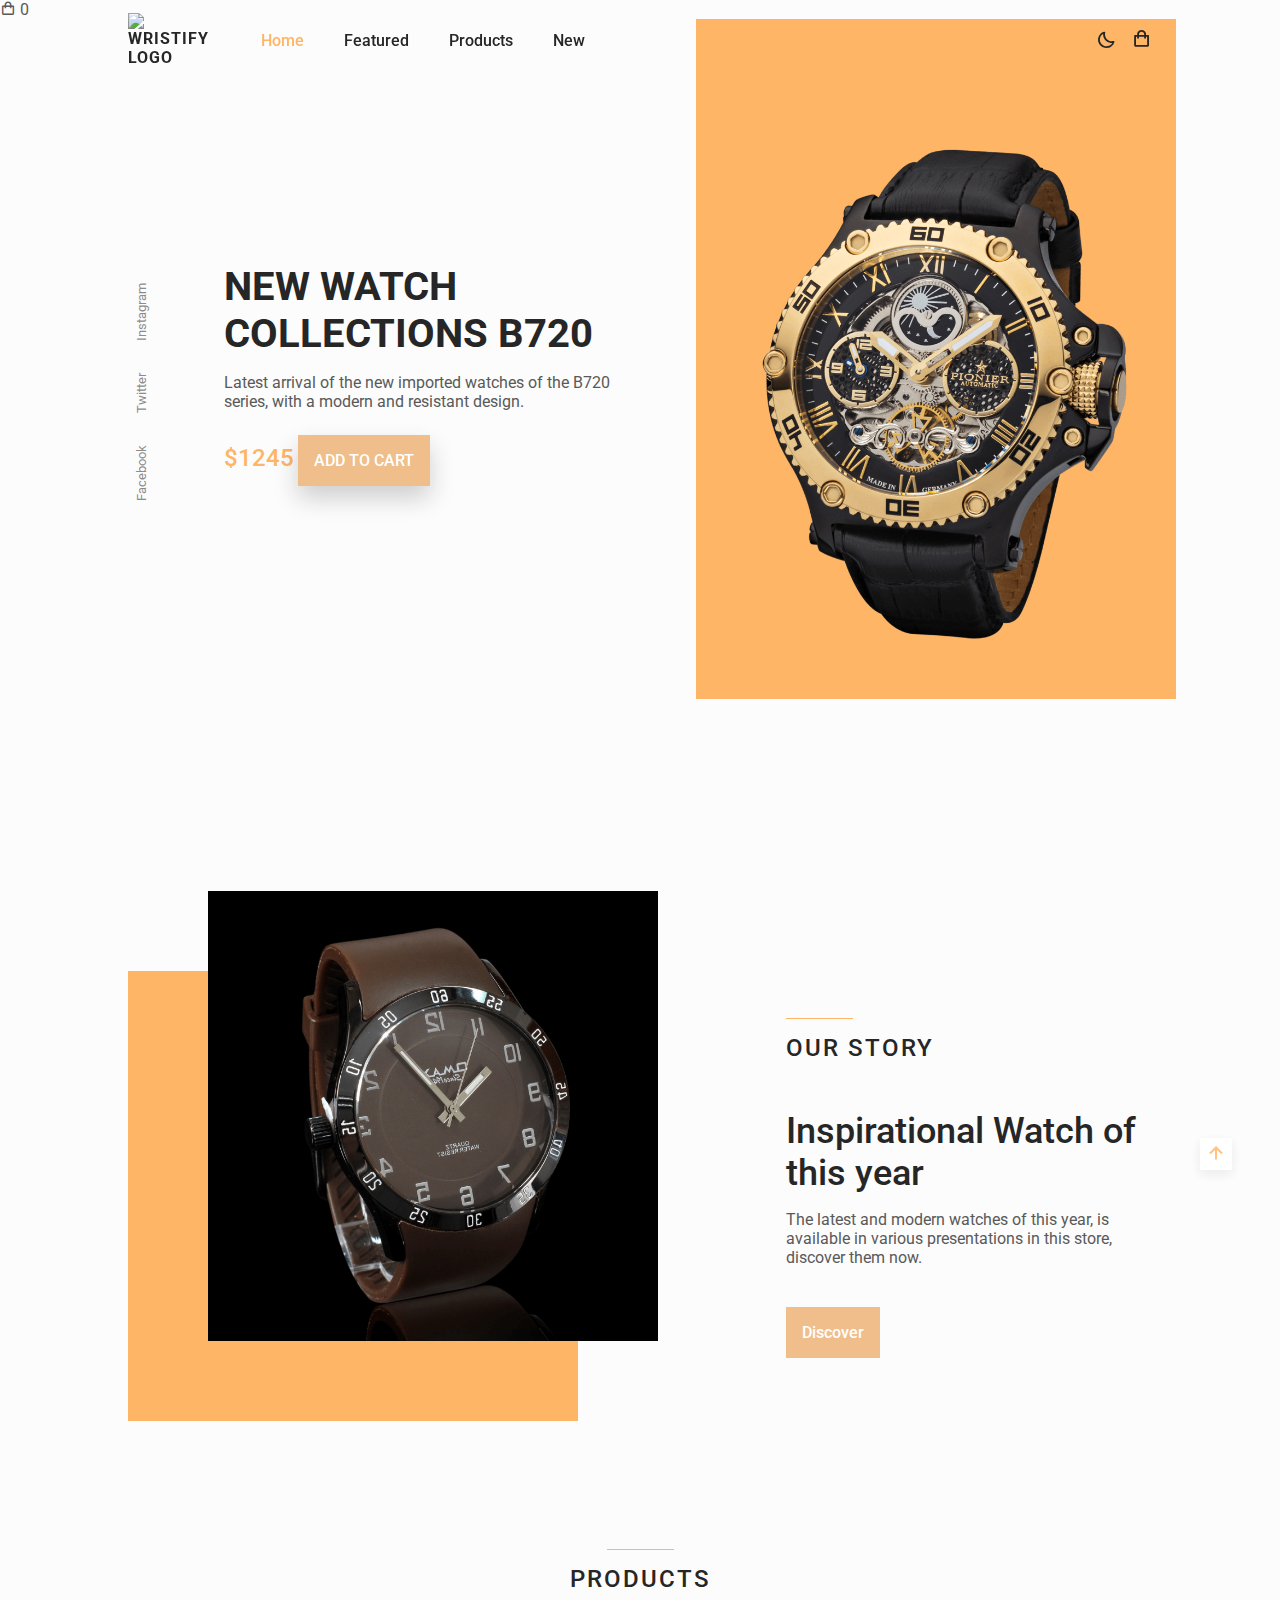
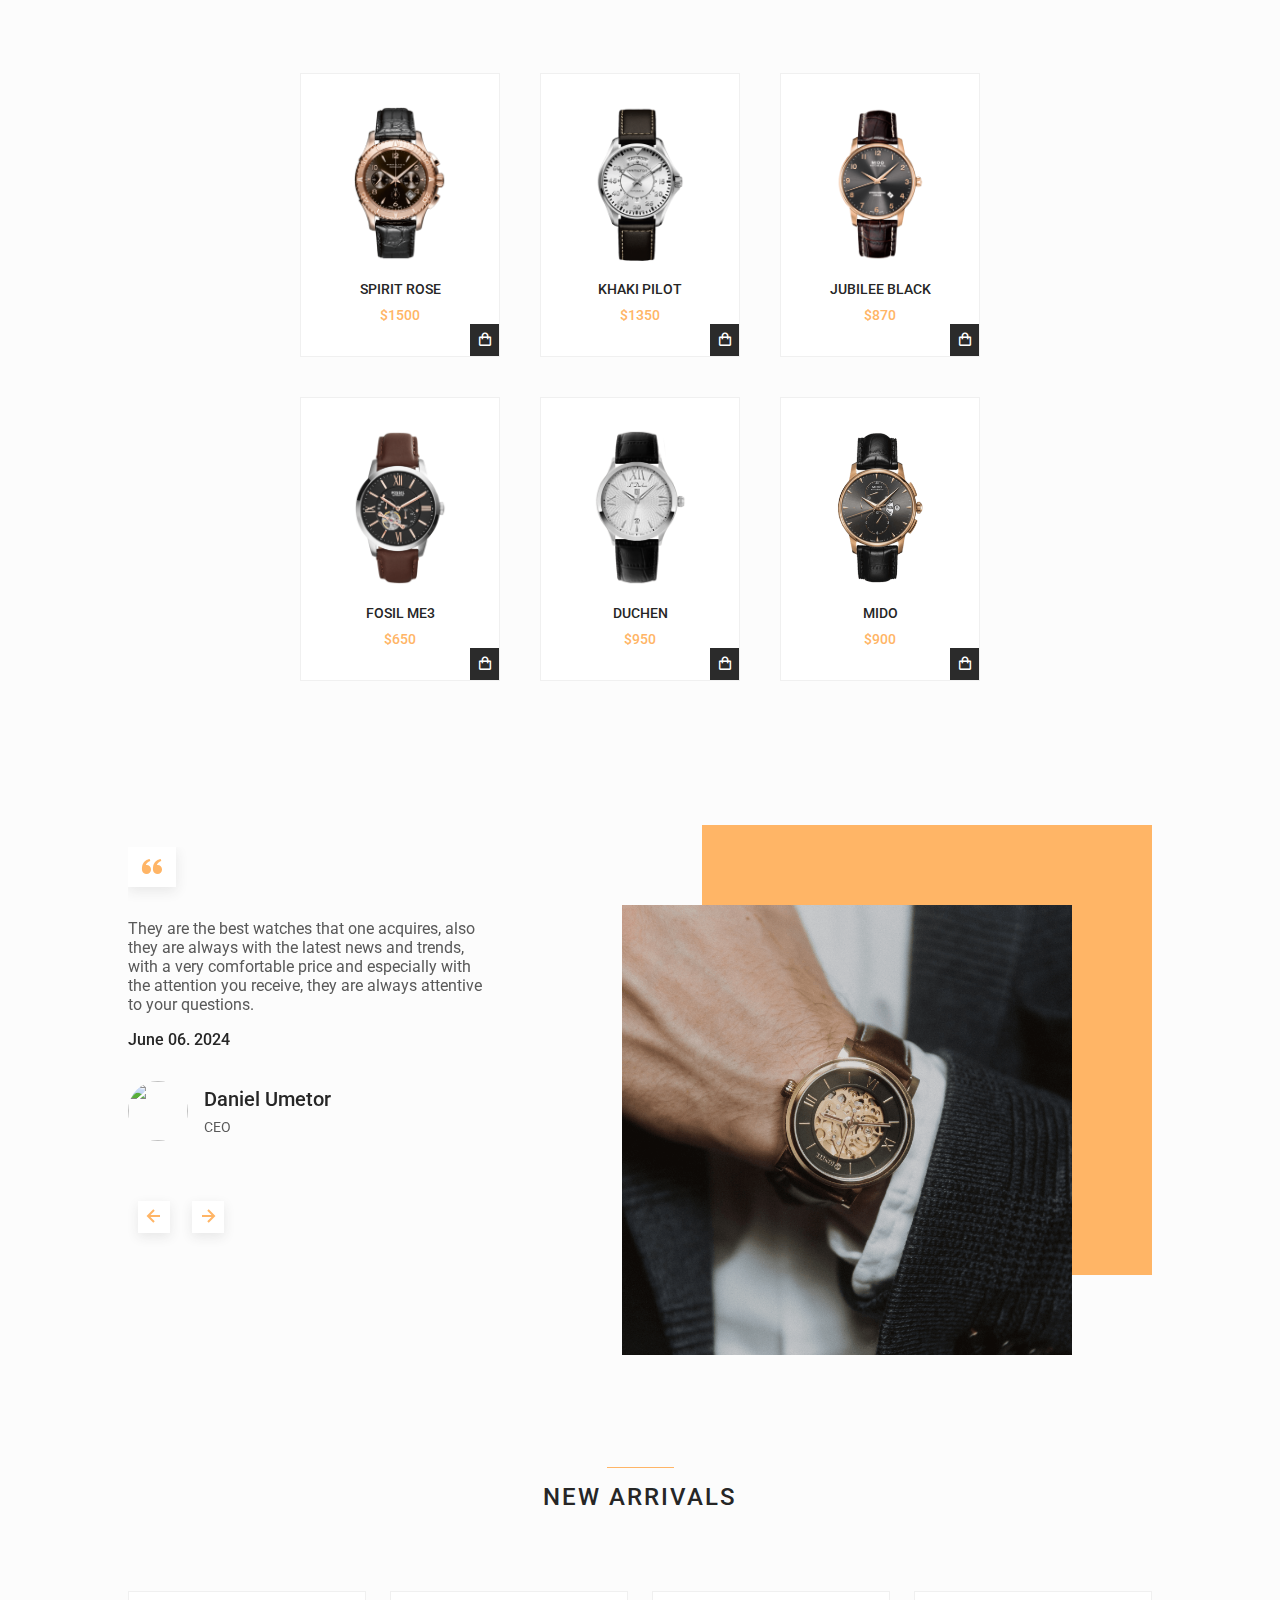
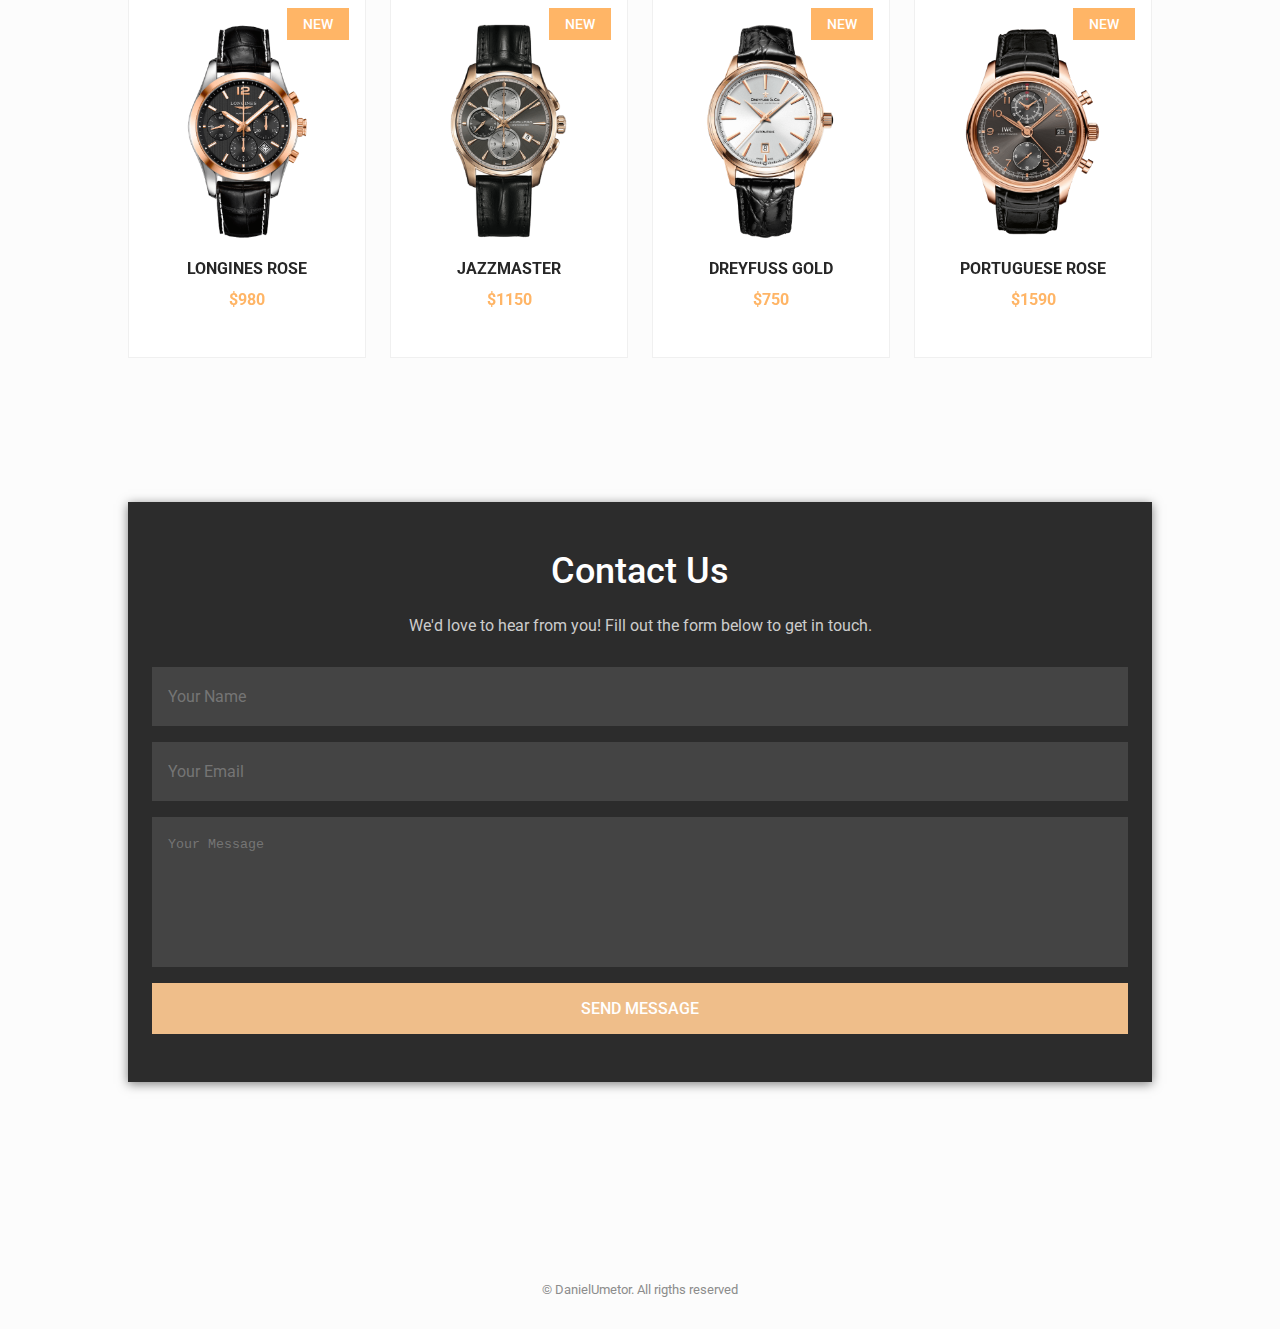
==== commit b71dff74: "changes" ====
--- a/index.html
+++ b/index.html
@@ -16,14 +16,14 @@
         <!--=============== CSS ===============-->
         <link rel="stylesheet" href="assets/css/styles.css">
 
-        <title>Responsive watches website - Bedimcode</title>
+        <title>Wristify</title>
     </head>
     <body>
         <!--==================== HEADER ====================-->
         <header class="header" id="header">
             <nav class="nav container">
                 <a href="#" class="nav__logo">
-                    <i class='bx bxs-watch nav__logo-icon'></i> Rolex
+                    <img src="https://danielumetor.github.io/allimages/second%20logo%20for%20wristify.webp" alt="Wristify Logo" class="nav__logo-img" style="width: 150px; height: auto;">
                 </a>
 
                 <div class="nav__menu" id="nav-menu">
@@ -62,100 +62,24 @@
             </nav>
         </header>
 
-        <!--==================== CART ====================-->
-        <div class="cart" id="cart">
-            <i class='bx bx-x cart__close' id="cart-close"></i>
-
-            <h2 class="cart__title-center">My Cart</h2>
-
-            <div class="cart__container">
-                <article class="cart__card">
-                    <div class="cart__box">
-                        <img src="assets/img/featured1.png" alt="" class="cart__img">
-                    </div>
-
-                    <div class="cart__details">
-                        <h3 class="cart__title">Jazzmaster</h3>
-                        <span class="cart__price">$1050</span>
-
-                        <div class="cart__amount">
-                            <div class="cart__amount-content">
-                                <span class="cart__amount-box">
-                                    <i class='bx bx-minus' ></i>
-                                </span>
-
-                                <span class="cart__amount-number">1</span>
-
-                                <span class="cart__amount-box">
-                                    <i class='bx bx-plus' ></i>
-                                </span>
-                            </div>
-
-                            <i class='bx bx-trash-alt cart__amount-trash' ></i>
-                        </div>
-                    </div>
-                </article>
-                
-                <article class="cart__card">
-                    <div class="cart__box">
-                        <img src="assets/img/featured3.png" alt="" class="cart__img">
-                    </div>
-
-                    <div class="cart__details">
-                        <h3 class="cart__title">Rose Gold</h3>
-                        <span class="cart__price">$850</span>
-
-                        <div class="cart__amount">
-                            <div class="cart__amount-content">
-                                <span class="cart__amount-box">
-                                    <i class='bx bx-minus' ></i>
-                                </span>
-
-                                <span class="cart__amount-number">1</span>
-
-                                <span class="cart__amount-box">
-                                    <i class='bx bx-plus' ></i>
-                                </span>
-                            </div>
-
-                            <i class='bx bx-trash-alt cart__amount-trash' ></i>
-                        </div>
-                    </div>
-                </article>
-
-                <article class="cart__card">
-                    <div class="cart__box">
-                        <img src="assets/img/new1.png" alt="" class="cart__img">
-                    </div>
-
-                    <div class="cart__details">
-                        <h3 class="cart__title">Longines Rose</h3>
-                        <span class="cart__price">$980</span>
-
-                        <div class="cart__amount">
-                            <div class="cart__amount-content">
-                                <span class="cart__amount-box">
-                                    <i class='bx bx-minus' ></i>
-                                </span>
-
-                                <span class="cart__amount-number">1</span>
-
-                                <span class="cart__amount-box">
-                                    <i class='bx bx-plus' ></i>
-                                </span>
-                            </div>
-
-                            <i class='bx bx-trash-alt cart__amount-trash' ></i>
-                        </div>
-                    </div>
-                </article>
-            </div>
-
-            <div class="cart__prices">
-                <span class="cart__prices-item">3 items</span>
-                <span class="cart__prices-total">$2880</span>
-            </div>
+   <!--==================== CART ICON WITH COUNT ====================-->
+   <div class="cart-icon">
+    <i class='bx bx-shopping-bag' id="cart-shop"></i>
+    <span id="cart-count">0</span> <!-- Updated Cart Count -->
+</div>
+
+           <!--==================== CART ====================-->
+    <div class="cart" id="cart">
+        <i class='bx bx-x cart__close' id="cart-close"></i>
+        <h2 class="cart__title-center">My Cart</h2>
+        
+        <!-- Cart items will be added here dynamically -->
+        <div id="cart-items"></div> <!-- This container will hold cart items dynamically -->
+
+        <div class="cart__prices">
+            <!-- You can add total prices or other elements here later if needed -->
         </div>
+    </div>
 
         <!--==================== MAIN ====================-->
         <main class="main">
@@ -186,10 +110,7 @@
                         </p>
                         <span class="home__price">$1245</span>
 
-                        <div class="home__btns">
-                            <a href="#" class="button button--gray button--small">
-                                Discover
-                            </a>
+                        
 
                             <button class="button home__button">ADD TO CART</button>
                         </div>
@@ -197,53 +118,7 @@
                 </div>
             </section>
 
-            <!--==================== FEATURED ====================-->
-            <section class="featured section container" id="featured">
-                <h2 class="section__title">
-                    Featured
-                </h2>
-
-                <div class="featured__container grid">
-                    <article class="featured__card">
-                        <span class="featured__tag">Sale</span>
-
-                        <img src="assets/img/featured1.png" alt="" class="featured__img">
-
-                        <div class="featured__data">
-                            <h3 class="featured__title">Jazzmaster</h3>
-                            <span class="featured__price">$1050</span>
-                        </div>
-
-                        <button class="button featured__button">ADD TO CART</button>
-                    </article>
-
-                    <article class="featured__card">
-                        <span class="featured__tag">Sale</span>
-
-                        <img src="assets/img/featured2.png" alt="" class="featured__img">
-
-                        <div class="featured__data">
-                            <h3 class="featured__title">Ingersoll</h3>
-                            <span class="featured__price">$250</span>
-                        </div>
-
-                        <button class="button featured__button">ADD TO CART</button>
-                    </article>
-
-                    <article class="featured__card">
-                        <span class="featured__tag">Sale</span>
-
-                        <img src="assets/img/featured3.png" alt="" class="featured__img">
-
-                        <div class="featured__data">
-                            <h3 class="featured__title">Rose gold</h3>
-                            <span class="featured__price">$890</span>
-                        </div>
-
-                        <button class="button featured__button">ADD TO CART</button>
-                    </article>
-                </div>
-            </section>
+           
 
             <!--==================== STORY ====================-->
             <section class="story section container">
@@ -273,68 +148,68 @@
             </section>
 
             <!--==================== PRODUCTS ====================-->
-            <section class="products section container" id="products">
-                <h2 class="section__title">
-                    Products
-                </h2>
-
-                <div class="products__container grid">
-                    <article class="products__card">
-                        <img src="assets/img/product1.png" alt="" class="products__img">
-
-                        <h3 class="products__title">Spirit rose</h3>
-                        <span class="products__price">$1500</span>
-
-                        <button class="products__button">
-                            <i class='bx bx-shopping-bag'></i>
-                        </button>
-                    </article>
-
-                    <article class="products__card">
-                        <img src="assets/img/product2.png" alt="" class="products__img">
-
-                        <h3 class="products__title">Khaki pilot</h3>
-                        <span class="products__price">$1350</span>
-
-                        <button class="products__button">
-                            <i class='bx bx-shopping-bag'></i>
-                        </button>
-                    </article>
-
-                    <article class="products__card">
-                        <img src="assets/img/product3.png" alt="" class="products__img">
-
-                        <h3 class="products__title">Jubilee black</h3>
-                        <span class="products__price">$870</span>
-
-                        <button class="products__button">
-                            <i class='bx bx-shopping-bag'></i>
-                        </button>
-                    </article>
-
-                    <article class="products__card">
-                        <img src="assets/img/product4.png" alt="" class="products__img">
-
-                        <h3 class="products__title">Fosil me3</h3>
-                        <span class="products__price">$650</span>
-
-                        <button class="products__button">
-                            <i class='bx bx-shopping-bag'></i>
-                        </button>
-                    </article>
-
-                    <article class="products__card">
-                        <img src="assets/img/product5.png" alt="" class="products__img">
-
-                        <h3 class="products__title">Duchen</h3>
-                        <span class="products__price">$950</span>
-
-                        <button class="products__button">
-                            <i class='bx bx-shopping-bag'></i>
-                        </button>
-                    </article>
-                </div>
-            </section>
+    <section class="products section container" id="products">
+        <h2 class="section__title">
+            Products
+        </h2>
+
+        <div class="products__container grid">
+            <article class="products__card">
+                <img src="assets/img/product1.png" alt="" class="products__img">
+                <h3 class="products__title">Spirit rose</h3>
+                <span class="products__price">$1500</span>
+                <button class="products__button">
+                    <i class='bx bx-shopping-bag'></i>
+                </button>
+            </article>
+
+            <article class="products__card">
+                <img src="assets/img/product2.png" alt="" class="products__img">
+                <h3 class="products__title">Khaki pilot</h3>
+                <span class="products__price">$1350</span>
+                <button class="products__button">
+                    <i class='bx bx-shopping-bag'></i>
+                </button>
+            </article>
+
+            <article class="products__card">
+                <img src="assets/img/product3.png" alt="" class="products__img">
+                <h3 class="products__title">Jubilee black</h3>
+                <span class="products__price">$870</span>
+                <button class="products__button">
+                    <i class='bx bx-shopping-bag'></i>
+                </button>
+            </article>
+
+            <article class="products__card">
+                <img src="assets/img/product4.png" alt="" class="products__img">
+                <h3 class="products__title">Fosil me3</h3>
+                <span class="products__price">$650</span>
+                <button class="products__button">
+                    <i class='bx bx-shopping-bag'></i>
+                </button>
+            </article>
+
+            <article class="products__card">
+                <img src="assets/img/product5.png" alt="" class="products__img">
+                <h3 class="products__title">Duchen</h3>
+                <span class="products__price">$950</span>
+                <button class="products__button">
+                    <i class='bx bx-shopping-bag'></i>
+                </button>
+            </article>
+
+            <article class="products__card">
+                <img src="assets/img/featured3.png" alt="" class="products__img">
+                <h3 class="products__title">Mido</h3>
+                <span class="products__price">$900</span>
+                <button class="products__button">
+                    <i class='bx bx-shopping-bag'></i>
+                </button>
+            </article>
+        </div>
+    </section>
+
 
             <!--==================== TESTIMONIAL ====================-->
             <section class="testimonial section container">
@@ -350,14 +225,35 @@
                                     news and trends, with a very comfortable price and especially with the attention 
                                     you receive, they are always attentive to your questions.
                                 </p>
-                                <h3 class="testimonial__date">March 27. 2021</h3>
+                                <h3 class="testimonial__date">June 06. 2024</h3>
         
                                 <div class="testimonial__perfil">
-                                    <img src="assets/img/testimonial1.jpg" alt="" class="testimonial__perfil-img">
+                                    <img src="https://danielumetor.github.io/allimages/20240422_092918.jpg" alt="" class="testimonial__perfil-img">
         
                                     <div class="testimonial__perfil-data">
-                                        <span class="testimonial__perfil-name">Lee Doe</span>
-                                        <span class="testimonial__perfil-detail">Director of a company</span>
+                                        <span class="testimonial__perfil-name">Daniel Umetor</span>
+                                        <span class="testimonial__perfil-detail">CEO</span>
+                                    </div>
+                                </div>
+                            </div>
+
+                            <div class="testimonial__card swiper-slide">
+                                <div class="testimonial__quote">
+                                    <i class='bx bxs-quote-alt-left' ></i>
+                                </div>
+                                <p class="testimonial__description">
+                                    They are the best watches that one acquires, also they are always with the latest 
+                                    news and trends, with a very comfortable price and especially with the attention 
+                                    you receive, they are always attentive to your questions.
+                                </p>
+                                <h3 class="testimonial__date">June 07. 2024</h3>
+        
+                                <div class="testimonial__perfil">
+                                    <img src="https://danielumetor.github.io/allimages/images/chelsea.jpg" alt="" class="testimonial__perfil-img">
+        
+                                    <div class="testimonial__perfil-data">
+                                        <span class="testimonial__perfil-name">Chelsea Julie</span>
+                                        <span class="testimonial__perfil-detail">Marketing Manager</span>
                                     </div>
                                 </div>
                             </div>
@@ -374,31 +270,10 @@
                                 <h3 class="testimonial__date">March 27. 2021</h3>
         
                                 <div class="testimonial__perfil">
-                                    <img src="assets/img/testimonial2.jpg" alt="" class="testimonial__perfil-img">
+                                    <img src="https://danielumetor.github.io/allimages/images/awodwa.jpg" alt="" class="testimonial__perfil-img">
         
                                     <div class="testimonial__perfil-data">
-                                        <span class="testimonial__perfil-name">Samantha Mey</span>
-                                        <span class="testimonial__perfil-detail">Director of a company</span>
-                                    </div>
-                                </div>
-                            </div>
-
-                            <div class="testimonial__card swiper-slide">
-                                <div class="testimonial__quote">
-                                    <i class='bx bxs-quote-alt-left' ></i>
-                                </div>
-                                <p class="testimonial__description">
-                                    They are the best watches that one acquires, also they are always with the latest 
-                                    news and trends, with a very comfortable price and especially with the attention 
-                                    you receive, they are always attentive to your questions.
-                                </p>
-                                <h3 class="testimonial__date">March 27. 2021</h3>
-        
-                                <div class="testimonial__perfil">
-                                    <img src="assets/img/testimonial3.jpg" alt="" class="testimonial__perfil-img">
-        
-                                    <div class="testimonial__perfil-data">
-                                        <span class="testimonial__perfil-name">Raul Zaman</span>
+                                        <span class="testimonial__perfil-name">Awodwa Hendrick</span>
                                         <span class="testimonial__perfil-detail">Director of a company</span>
                                     </div>
                                 </div>
@@ -484,99 +359,32 @@
                     </div>
                 </div>
             </section>
-
-            <!--==================== NEWSLETTER ====================-->
-            <section class="newsletter section container">
-                <div class="newsletter__bg grid">
+            <section class="contact section container">
+                <div class="contact__bg grid">
                     <div>
-                        <h2 class="newsletter__title">Subscribe Our <br> Newsletter</h2>
-                        <p class="newsletter__description">
-                            Don't miss out on your discounts. Subscribe to our email 
-                            newsletter to get the best offers, discounts, coupons, 
-                            gifts and much more.
+                        <h2 class="contact__title">Contact Us</h2>
+                        <p class="contact__description">
+                            We'd love to hear from you! Fill out the form below to get in touch.
                         </p>
                     </div>
-
-                    <form action="" class="newsletter__subscribe">
-                        <input type="email" placeholder="Enter your email" class="newsletter__input">
+            
+                    <form action="" class="contact__form">
+                        <input type="text" placeholder="Your Name" class="contact__input" required>
+                        <input type="email" placeholder="Your Email" class="contact__input" required>
+                        <textarea placeholder="Your Message" class="contact__textarea" required></textarea>
                         <button class="button">
-                            SUBSCRIBE
+                            SEND MESSAGE
                         </button>
                     </form>
                 </div>
             </section>
-        </main>
+            
+            
 
         <!--==================== FOOTER ====================-->
         <footer class="footer section">
-            <div class="footer__container container grid">
-                <div class="footer__content">
-                    <h3 class="footer__title">Our information</h3>
-
-                    <ul class="footer__list">
-                        <li>1234 - Peru</li>
-                        <li>La Libertad 43210</li>
-                        <li>123-456-789</li>
-                    </ul>
-                </div>
-                <div class="footer__content">
-                    <h3 class="footer__title">About Us</h3>
-
-                    <ul class="footer__links">
-                        <li>
-                            <a href="#" class="footer__link">Support Center</a>
-                        </li>
-                        <li>
-                            <a href="#" class="footer__link">Customer Support</a>
-                        </li>
-                        <li>
-                            <a href="#" class="footer__link">About Us</a>
-                        </li>
-                        <li>
-                            <a href="#" class="footer__link">Copy Right</a>
-                        </li>
-                    </ul>
-                </div>
-
-                <div class="footer__content">
-                    <h3 class="footer__title">Product</h3>
-
-                    <ul class="footer__links">
-                        <li>
-                            <a href="#" class="footer__link">Road bikes</a>
-                        </li>
-                        <li>
-                            <a href="#" class="footer__link">Mountain bikes</a>
-                        </li>
-                        <li>
-                            <a href="#" class="footer__link">Electric</a>
-                        </li>
-                        <li>
-                            <a href="#" class="footer__link">Accesories</a>
-                        </li>
-                    </ul>
-                </div>
-
-                <div class="footer__content">
-                    <h3 class="footer__title">Social</h3>
-
-                    <ul class="footer__social">
-                        <a href="https://www.facebook.com/" target="_blank" class="footer__social-link">
-                            <i class='bx bxl-facebook'></i>
-                        </a>
-
-                        <a href="https://twitter.com/" target="_blank" class="footer__social-link">
-                            <i class='bx bxl-twitter' ></i>
-                        </a>
-
-                        <a href="https://www.instagram.com/" target="_blank" class="footer__social-link">
-                            <i class='bx bxl-instagram' ></i>
-                        </a>
-                    </ul>
-                </div>
-            </div>
-
-            <span class="footer__copy">&#169; Bedimcode. All rigths reserved</span>
+
+            <span class="footer__copy">&#169; DanielUmetor. All rigths reserved</span>
         </footer>
 
         <!--=============== SCROLL UP ===============-->
--- a/assets/css/styles.css
+++ b/assets/css/styles.css
@@ -260,6 +260,11 @@
   flex-direction: column;
   align-items: center;
   row-gap: 2rem;
+}
+
+.nav__logo-img {
+  max-width: 85px; /* Adjust the width as needed */
+  height: auto; /* Maintain aspect ratio */
 }
 
 .nav__link {
@@ -730,37 +735,59 @@
   margin-bottom: var(--mb-1-5);
 }
 
-/*=============== NEWSLETTER ===============*/
-.newsletter__bg {
-  background-color: var(--first-color);
+/*=============== CONTACT ===============*/
+.contact__bg {
+  background-color: #2c2c2c; /* Dark background color */
   padding: 3rem 1.5rem;
   text-align: center;
-  row-gap: 2.5rem;
-}
-
-.newsletter__title {
+  border-radius: 0; /* Sharp edges */
+  box-shadow: 0 2px 10px rgba(0, 0, 0, 0.5); /* Optional shadow for depth */
+}
+
+.contact__title {
   font-size: var(--h1-font-size);
-  color: hsl(0, 0%, 15%);
+  color: white; /* White text */
   margin-bottom: var(--mb-1-5);
 }
 
-.newsletter__description {
-  color: hsl(0, 0%, 35%);
-}
-
-.newsletter__subscribe {
+.contact__description {
+  color: hsl(0, 0%, 80%); /* Light grey text */
+  margin-bottom: 2rem; /* Add margin for spacing */
+}
+
+.contact__form {
   display: flex;
   flex-direction: column;
-  row-gap: .75rem;
-}
-
-.newsletter__input {
+  row-gap: 1rem; /* Spacing between fields */
+}
+
+.contact__input, .contact__textarea {
   border: none;
   outline: none;
-  background-color: hsl(0, 0%, 94%);
+  background-color: #444; /* Dark input background */
   padding: 1.25rem 1rem;
-  color: hsl(0, 0%, 15%);
-}
+  color: white; /* White text */
+  border-radius: 0; /* Sharp edges */
+}
+
+.contact__textarea {
+  resize: none; /* Prevent resizing */
+  height: 150px; /* Set height for textarea */
+}
+
+.button {
+  padding: 1rem;
+  background-color: hsl(31, 76%, 74%); /* Adjust color for your theme */
+  color: white; /* White text */
+  border: none;
+  cursor: pointer;
+  transition: background-color 0.3s;
+}
+
+.button:hover {
+  background-color: #0056b3; /* Darker shade on hover */
+}
+
 
 /*=============== FOOTER ===============*/
 .footer__container {
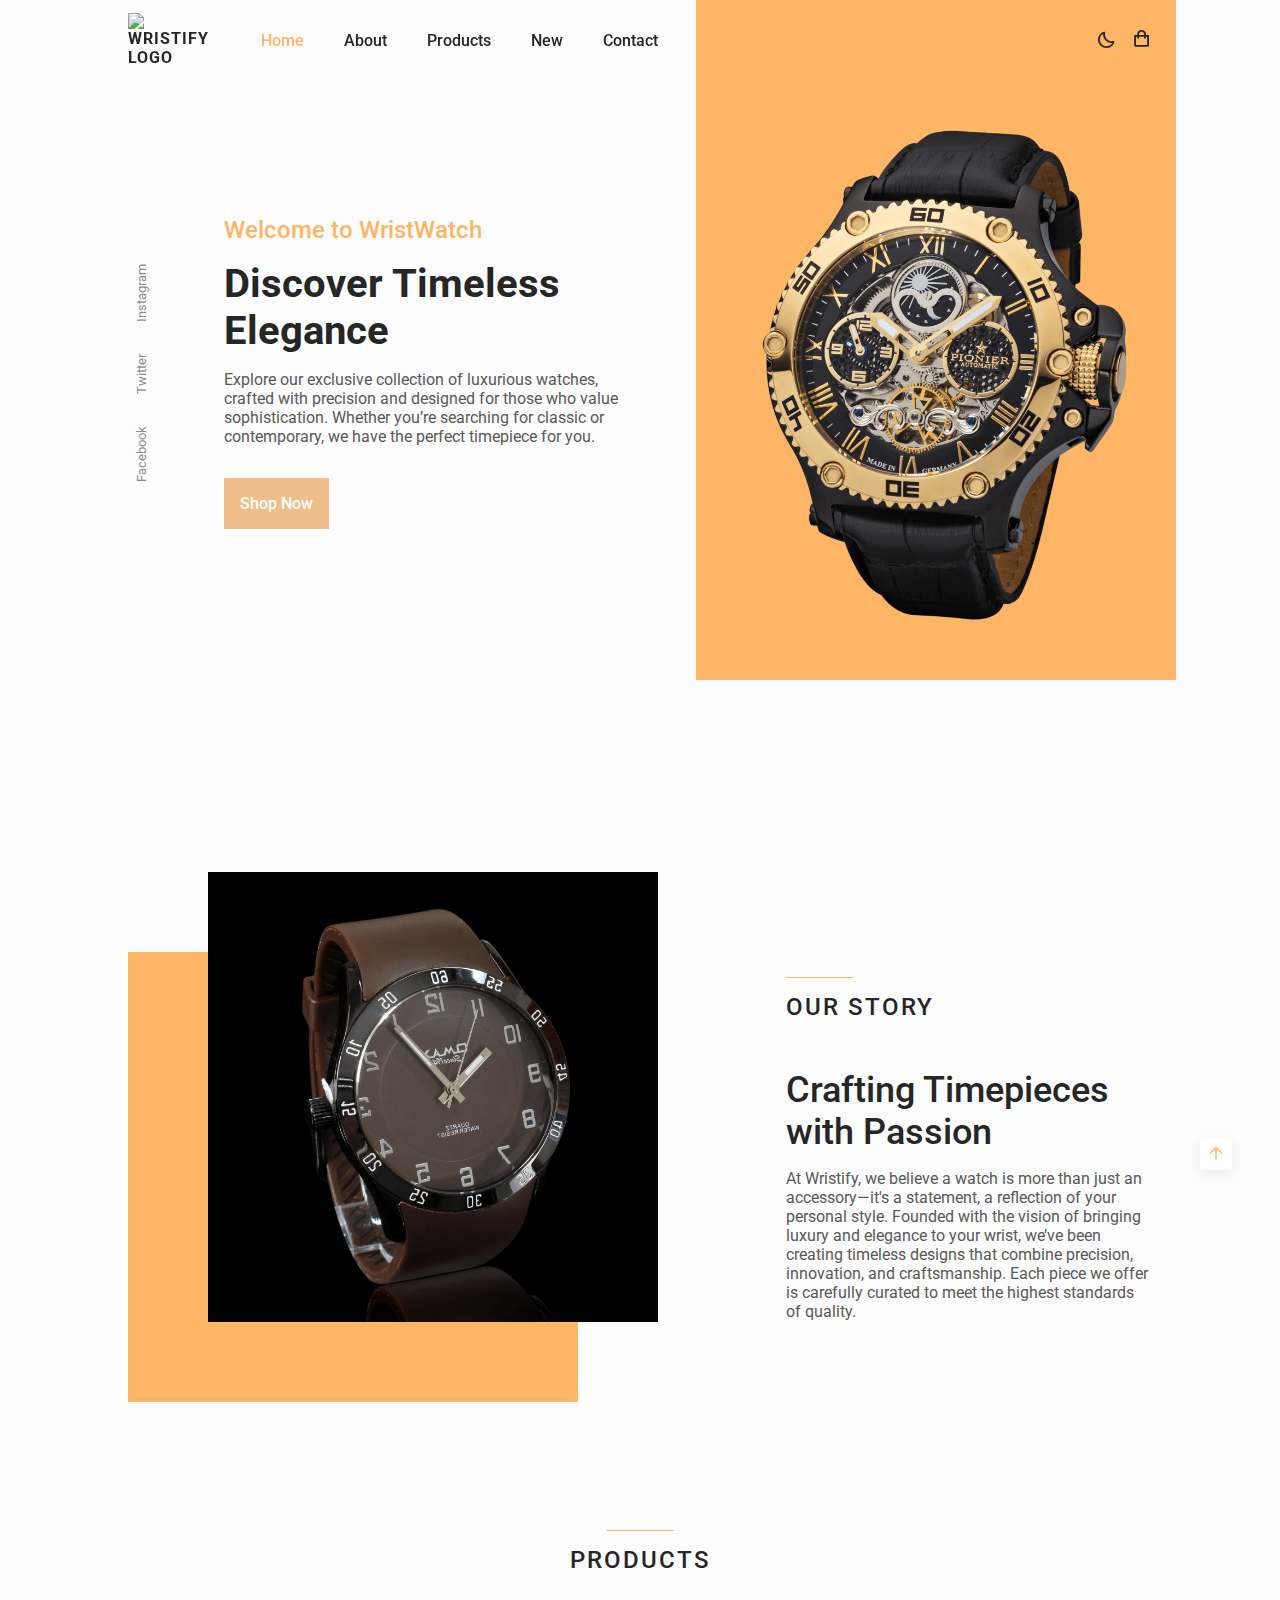
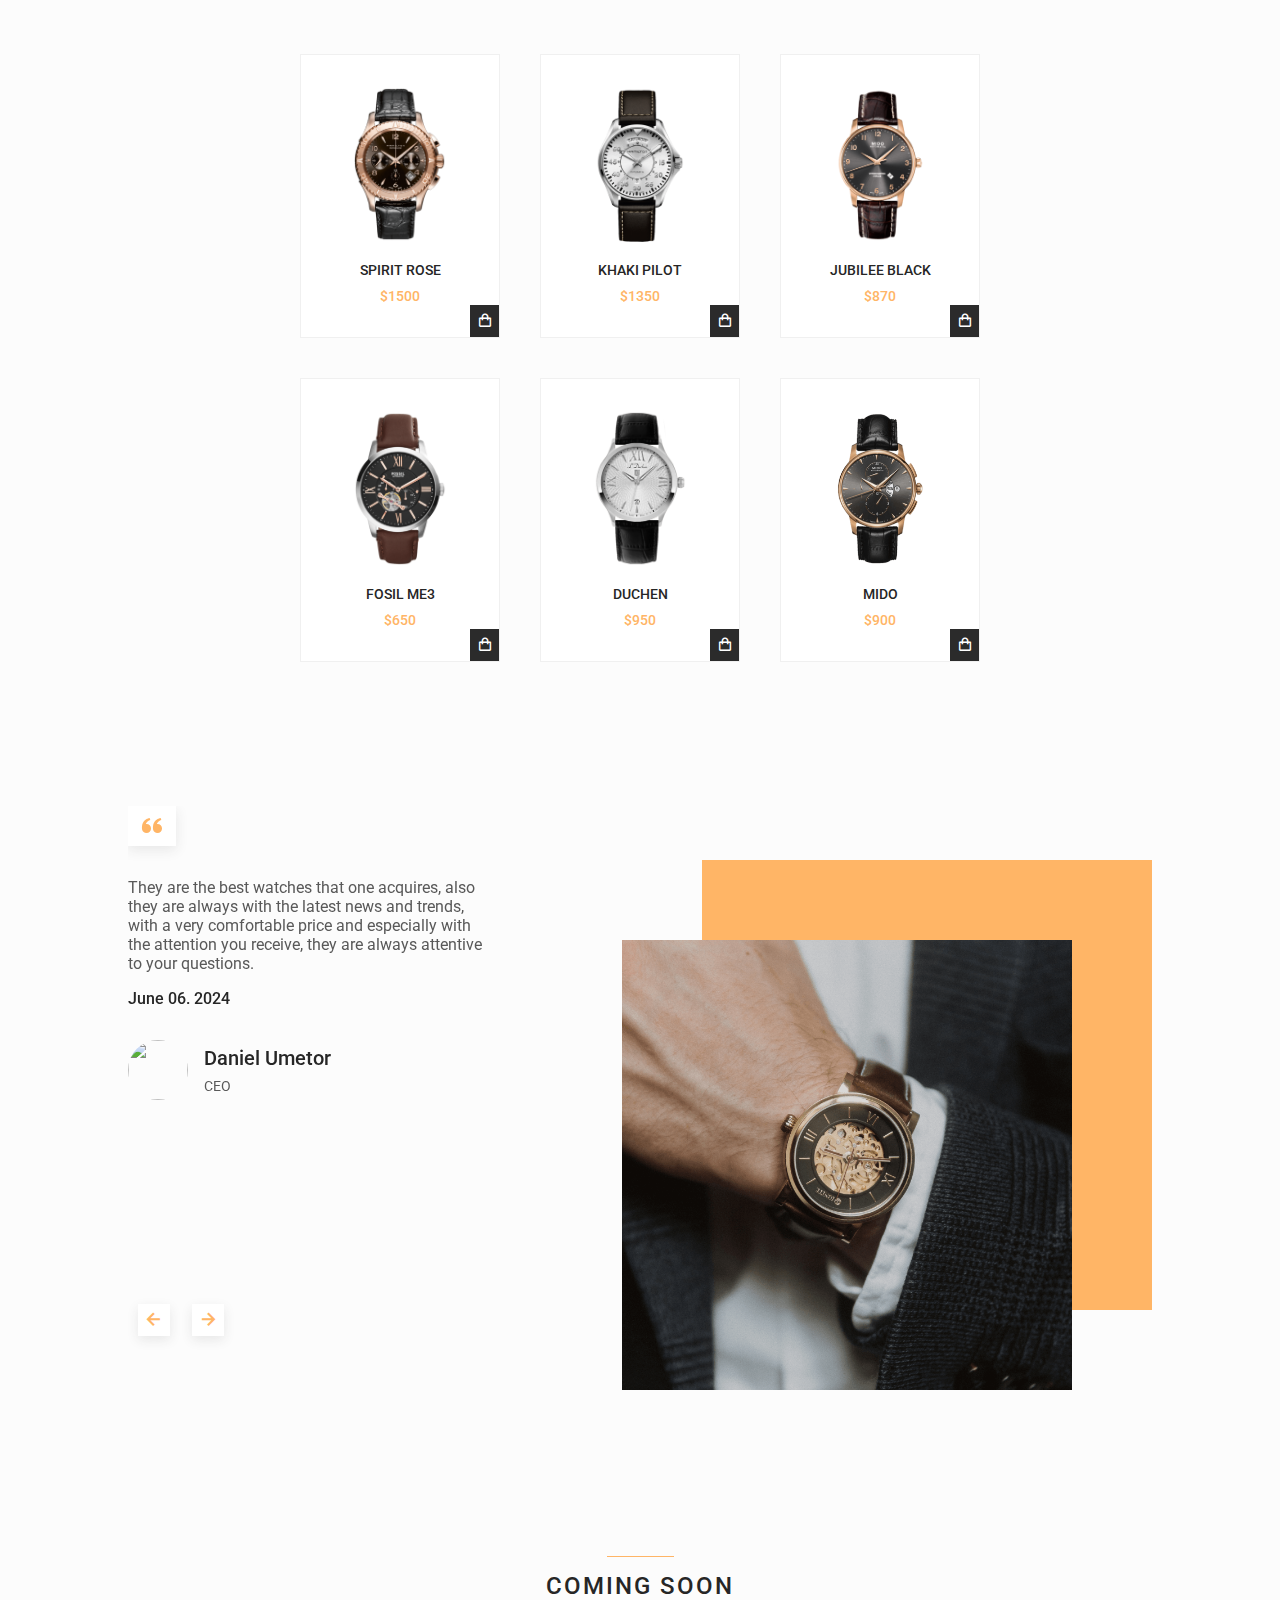
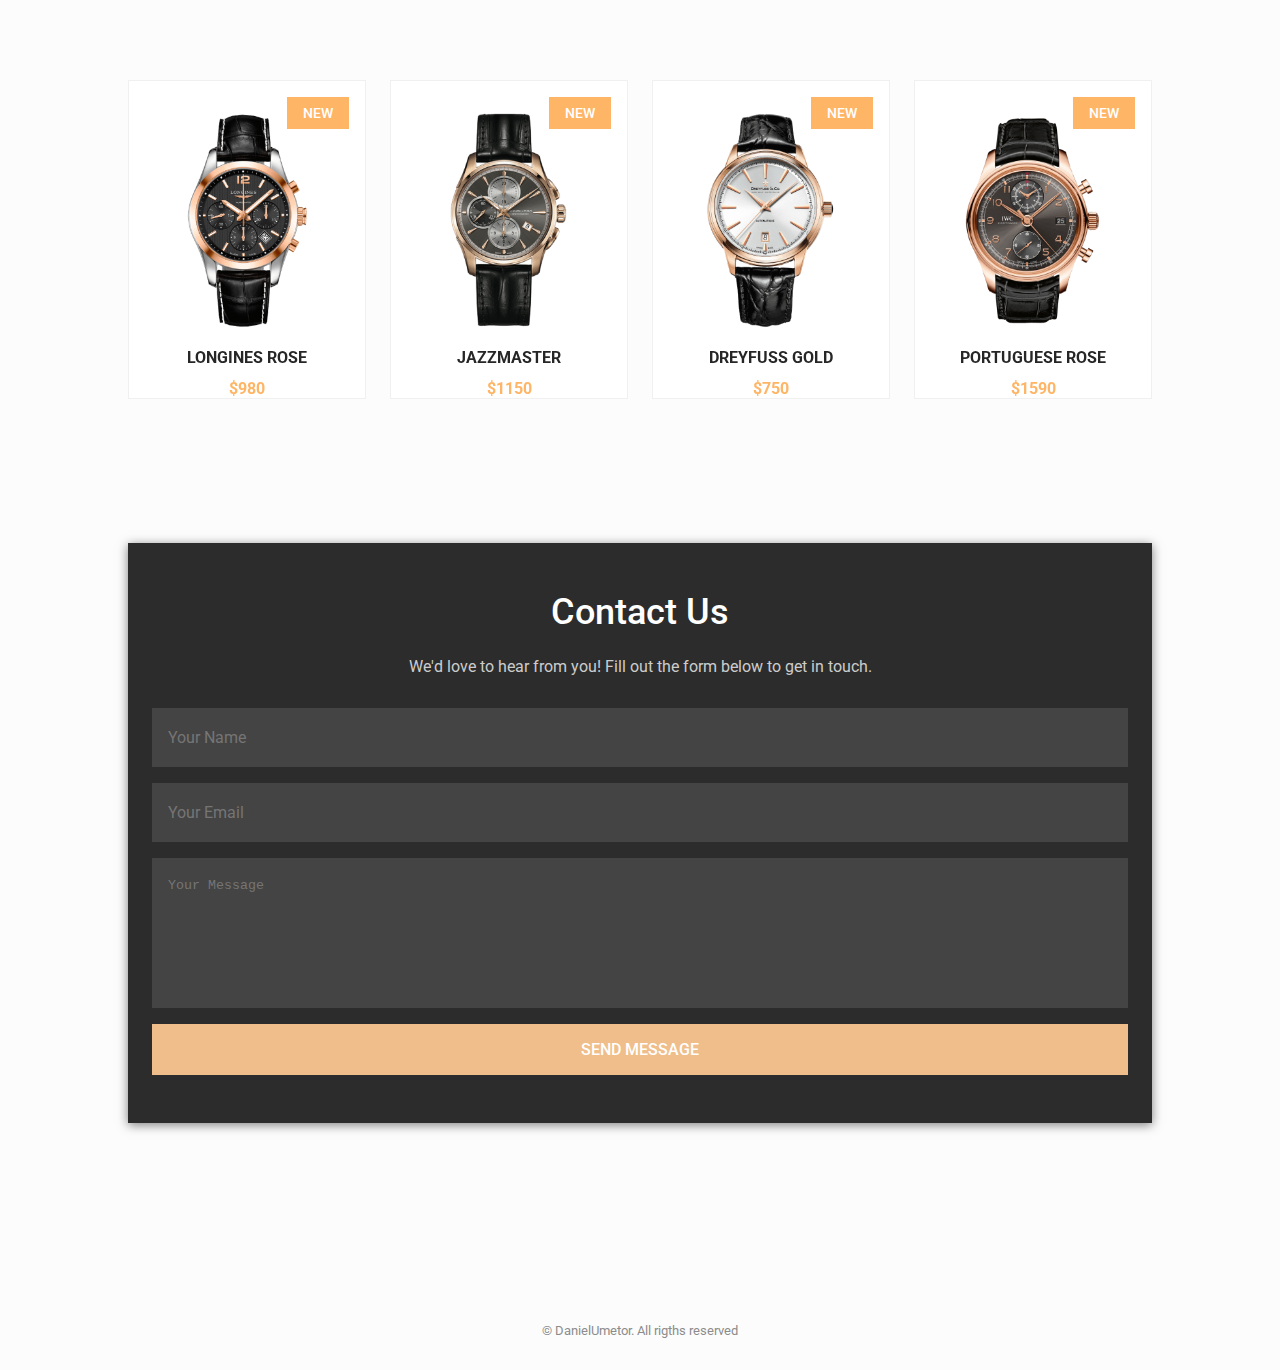
==== commit 51a0ff2c: "changes" ====
--- a/index.html
+++ b/index.html
@@ -32,7 +32,7 @@
                             <a href="#home" class="nav__link active-link">Home</a>
                         </li>
                         <li class="nav__item">
-                            <a href="#featured" class="nav__link">Featured</a>
+                            <a href="#about" class="nav__link">About</a>
                         </li>
                         <li class="nav__item">
                             <a href="#products" class="nav__link">Products</a>
@@ -40,6 +40,9 @@
                         <li class="nav__item">
                             <a href="#new" class="nav__link">New</a>
                         </li>
+                        <li class="nav__item">
+                            <a href="#contact" class="nav__link">Contact</a>
+                        </li>
                     </ul>
 
                     <div class="nav__close" id="nav-close">
@@ -63,33 +66,43 @@
         </header>
 
    <!--==================== CART ICON WITH COUNT ====================-->
-   <div class="cart-icon">
-    <i class='bx bx-shopping-bag' id="cart-shop"></i>
-    <span id="cart-count">0</span> <!-- Updated Cart Count -->
-</div>
+
 
            <!--==================== CART ====================-->
-    <div class="cart" id="cart">
-        <i class='bx bx-x cart__close' id="cart-close"></i>
-        <h2 class="cart__title-center">My Cart</h2>
-        
-        <!-- Cart items will be added here dynamically -->
-        <div id="cart-items"></div> <!-- This container will hold cart items dynamically -->
-
-        <div class="cart__prices">
-            <!-- You can add total prices or other elements here later if needed -->
+           <div class="cart" id="cart">
+            <i class='bx bx-x cart__close' id="cart-close"></i>
+            <span id="cart-count">0</span> <!-- Updated Cart Count -->
+            <h2 class="cart__title-center">My Cart</h2>
+            
+            <!-- Cart items will be added here dynamically -->
+            <div id="cart-items"></div> <!-- This container will hold cart items dynamically -->
+        
+        
+            <!-- Checkout Button -->
+            <button id="checkout-btn" class="button button--small">Checkout</button>
+        
+            <!-- Message Area for displaying "Thank You" -->
+            <p id="checkout-message" style="display: none; color: green; margin-top: 1rem;">Thank you for your purchase!</p>
         </div>
-    </div>
+        
 
         <!--==================== MAIN ====================-->
         <main class="main">
-            <!--==================== HOME ====================-->
             <section class="home" id="home">
                 <div class="home__container container grid">
                     <div class="home__img-bg">
-                        <img src="assets/img/home.png" alt="" class="home__img">
-                    </div>
-    
+                        <img src="assets/img/home.png" alt="WristWatch Collection" class="home__img">
+                    </div>
+            
+                    <div class="home__data">
+                        <h2 class="home__subtitle">Welcome to WristWatch</h2>
+                        <h1 class="home__title">Discover Timeless Elegance</h1>
+                        <p class="home__description">
+                            Explore our exclusive collection of luxurious watches, crafted with precision and designed for those who value sophistication. Whether you’re searching for classic or contemporary, we have the perfect timepiece for you.
+                        </p>
+                        <a href="#products" class="button button--small">Shop Now</a>
+                    </div>
+            
                     <div class="home__social">
                         <a href="https://www.facebook.com/" target="_blank" class="home__social-link">
                             Facebook
@@ -101,51 +114,38 @@
                             Instagram
                         </a>
                     </div>
-    
-                    <div class="home__data">
-                        <h1 class="home__title">NEW WATCH <br> COLLECTIONS B720</h1>
-                        <p class="home__description">
-                            Latest arrival of the new imported watches of the B720 series, 
-                            with a modern and resistant design.
-                        </p>
-                        <span class="home__price">$1245</span>
-
-                        
-
-                            <button class="button home__button">ADD TO CART</button>
-                        </div>
-                    </div>
                 </div>
             </section>
-
-           
-
-            <!--==================== STORY ====================-->
-            <section class="story section container">
+            
+           <!-- Story -->
+
+            <section class="story section container" id="about">
                 <div class="story__container grid">
                     <div class="story__data">
                         <h2 class="section__title story__section-title">
                             Our Story
                         </h2>
-    
+            
                         <h1 class="story__title">
-                            Inspirational Watch of <br> this year
+                            Crafting Timepieces <br> with Passion
                         </h1>
-    
+            
                         <p class="story__description">
-                            The latest and modern watches of this year, is available in various 
-                            presentations in this store, discover them now.
+                            At Wristify, we believe a watch is more than just an accessory—it's a statement, a reflection of your personal style. 
+                            Founded with the vision of bringing luxury and elegance to your wrist, we’ve been creating timeless designs that combine 
+                            precision, innovation, and craftsmanship. Each piece we offer is carefully curated to meet the highest standards of quality.
                         </p>
-    
-                        <a href="#" class="button button--small">Discover</a>
-                    </div>
-
+            
+                       
+                    </div>
+            
                     <div class="story__images">
                         <img src="assets/img/story.png" alt="" class="story__img">
                         <div class="story__square"></div>
                     </div>
                 </div>
             </section>
+            
 
             <!--==================== PRODUCTS ====================-->
     <section class="products section container" id="products">
@@ -242,9 +242,7 @@
                                     <i class='bx bxs-quote-alt-left' ></i>
                                 </div>
                                 <p class="testimonial__description">
-                                    They are the best watches that one acquires, also they are always with the latest 
-                                    news and trends, with a very comfortable price and especially with the attention 
-                                    you receive, they are always attentive to your questions.
+                                    Wristify has completely transformed the way we connect with our customers. As a marketing manager, I’ve worked with numerous e-commerce platforms, but none have matched the level of professionalism, design, and user experience that Wristify offers. The sleek and modern interface not only enhances our brand’s image but also makes shopping for luxury timepieces a breeze. The customer journey is seamless from start to finish, which has significantly boosted our conversion rates. Wristify has become our go-to platform, and I highly recommend it to any brand looking to elevate their online presence.
                                 </p>
                                 <h3 class="testimonial__date">June 07. 2024</h3>
         
@@ -263,9 +261,7 @@
                                     <i class='bx bxs-quote-alt-left' ></i>
                                 </div>
                                 <p class="testimonial__description">
-                                    They are the best watches that one acquires, also they are always with the latest 
-                                    news and trends, with a very comfortable price and especially with the attention 
-                                    you receive, they are always attentive to your questions.
+                                    Wristify has been a game-changer for our business. As the director, I’ve always prioritized offering our customers a premium shopping experience, and Wristify has exceeded all expectations. The platform’s design is elegant and user-friendly, perfectly complementing the high-end watches we offer. What truly sets Wristify apart is the attention to detail, from the intuitive navigation to the seamless checkout process. Our sales have seen a significant increase since switching to this platform, and customer feedback has been overwhelmingly positive. Wristify has helped us take our brand to the next level.
                                 </p>
                                 <h3 class="testimonial__date">March 27. 2021</h3>
         
@@ -298,7 +294,7 @@
             <!--==================== NEW ====================-->
             <section class="new section container" id="new">
                 <h2 class="section__title">
-                    New Arrivals
+                     Coming Soon
                 </h2>
                 
                 <div class="new__container">
@@ -314,7 +310,7 @@
                                     <span class="new__price">$980</span>
                                 </div>
         
-                                <button class="button new__button">ADD TO CART</button>
+                             
                             </article>
 
                             <article class="new__card swiper-slide">
@@ -327,7 +323,7 @@
                                     <span class="new__price">$1150</span>
                                 </div>
         
-                                <button class="button new__button">ADD TO CART</button>
+                              
                             </article>
 
                             <article class="new__card swiper-slide">
@@ -340,7 +336,7 @@
                                     <span class="new__price">$750</span>
                                 </div>
         
-                                <button class="button new__button">ADD TO CART</button>
+                              
                             </article>
 
                             <article class="new__card swiper-slide">
@@ -353,13 +349,15 @@
                                     <span class="new__price">$1590</span>
                                 </div>
         
-                                <button class="button new__button">ADD TO CART</button>
+                              
                             </article>                       
                         </div>
                     </div>
                 </div>
             </section>
-            <section class="contact section container">
+
+            <!-- Contact Section -->
+            <section class="contact section container" id="contact">
                 <div class="contact__bg grid">
                     <div>
                         <h2 class="contact__title">Contact Us</h2>
@@ -368,16 +366,18 @@
                         </p>
                     </div>
             
-                    <form action="" class="contact__form">
-                        <input type="text" placeholder="Your Name" class="contact__input" required>
-                        <input type="email" placeholder="Your Email" class="contact__input" required>
-                        <textarea placeholder="Your Message" class="contact__textarea" required></textarea>
-                        <button class="button">
+                    <!-- Form using Formspree to send an email -->
+                    <form action="https://formspree.io/f/xanyyved" method="POST" class="contact__form">
+                        <input type="text" name="name" placeholder="Your Name" class="contact__input" required>
+                        <input type="email" name="email" placeholder="Your Email" class="contact__input" required>
+                        <textarea name="message" placeholder="Your Message" class="contact__textarea" required></textarea>
+                        <button type="submit" class="button">
                             SEND MESSAGE
                         </button>
                     </form>
                 </div>
             </section>
+            
             
             
 
--- a/assets/css/styles.css
+++ b/assets/css/styles.css
@@ -279,6 +279,42 @@
   color: var(--first-color);
 }
 
+#checkout-btn {
+  margin-top: 1.5rem;
+  background-color: var(--first-color);
+  color: #fff;
+  padding: 0.75rem 1.5rem;
+  border: none;
+  cursor: pointer;
+  width: 100%;
+}
+
+#checkout-message {
+  text-align: center;
+}
+.cart {
+  position: fixed;
+  right: 0;
+  top: 0;
+  width: 300px;
+  height: 100vh;
+  overflow: hidden; /* Prevent scrolling by default */
+  background-color: var(--background-color); /* Adjust as per your theme */
+  z-index: 1000;
+  padding: 1.5rem;
+}
+
+.cart-items-container {
+  max-height: 60vh; /* Limit the height for the cart items */
+  overflow-y: auto; /* Enable vertical scrolling when necessary */
+  padding-right: 1rem; /* Optional: space for scrollbar */
+}
+
+/* Optional styling to highlight when scrolling is active */
+.cart:hover {
+  border-left: 3px solid var(--first-color);
+}
+
 .nav__close {
   font-size: 2rem;
   position: absolute;
@@ -369,6 +405,23 @@
 
 .home__button {
   box-shadow: 0 12px 24px hsla(0, 0%, 10%, .2);
+}
+
+.home__subtitle {
+  font-size: var(--h2-font-size);
+  font-weight: var(--font-medium);
+  margin-bottom: var(--mb-1);
+  color: var(--first-color);
+}
+
+.home__title {
+  font-size: var(--biggest-font-size);
+  font-weight: var(--font-bold);
+  margin-bottom: var(--mb-1);
+}
+
+.home__description {
+  margin-bottom: var(--mb-2);
 }
 
 /*=============== BUTTONS ===============*/
